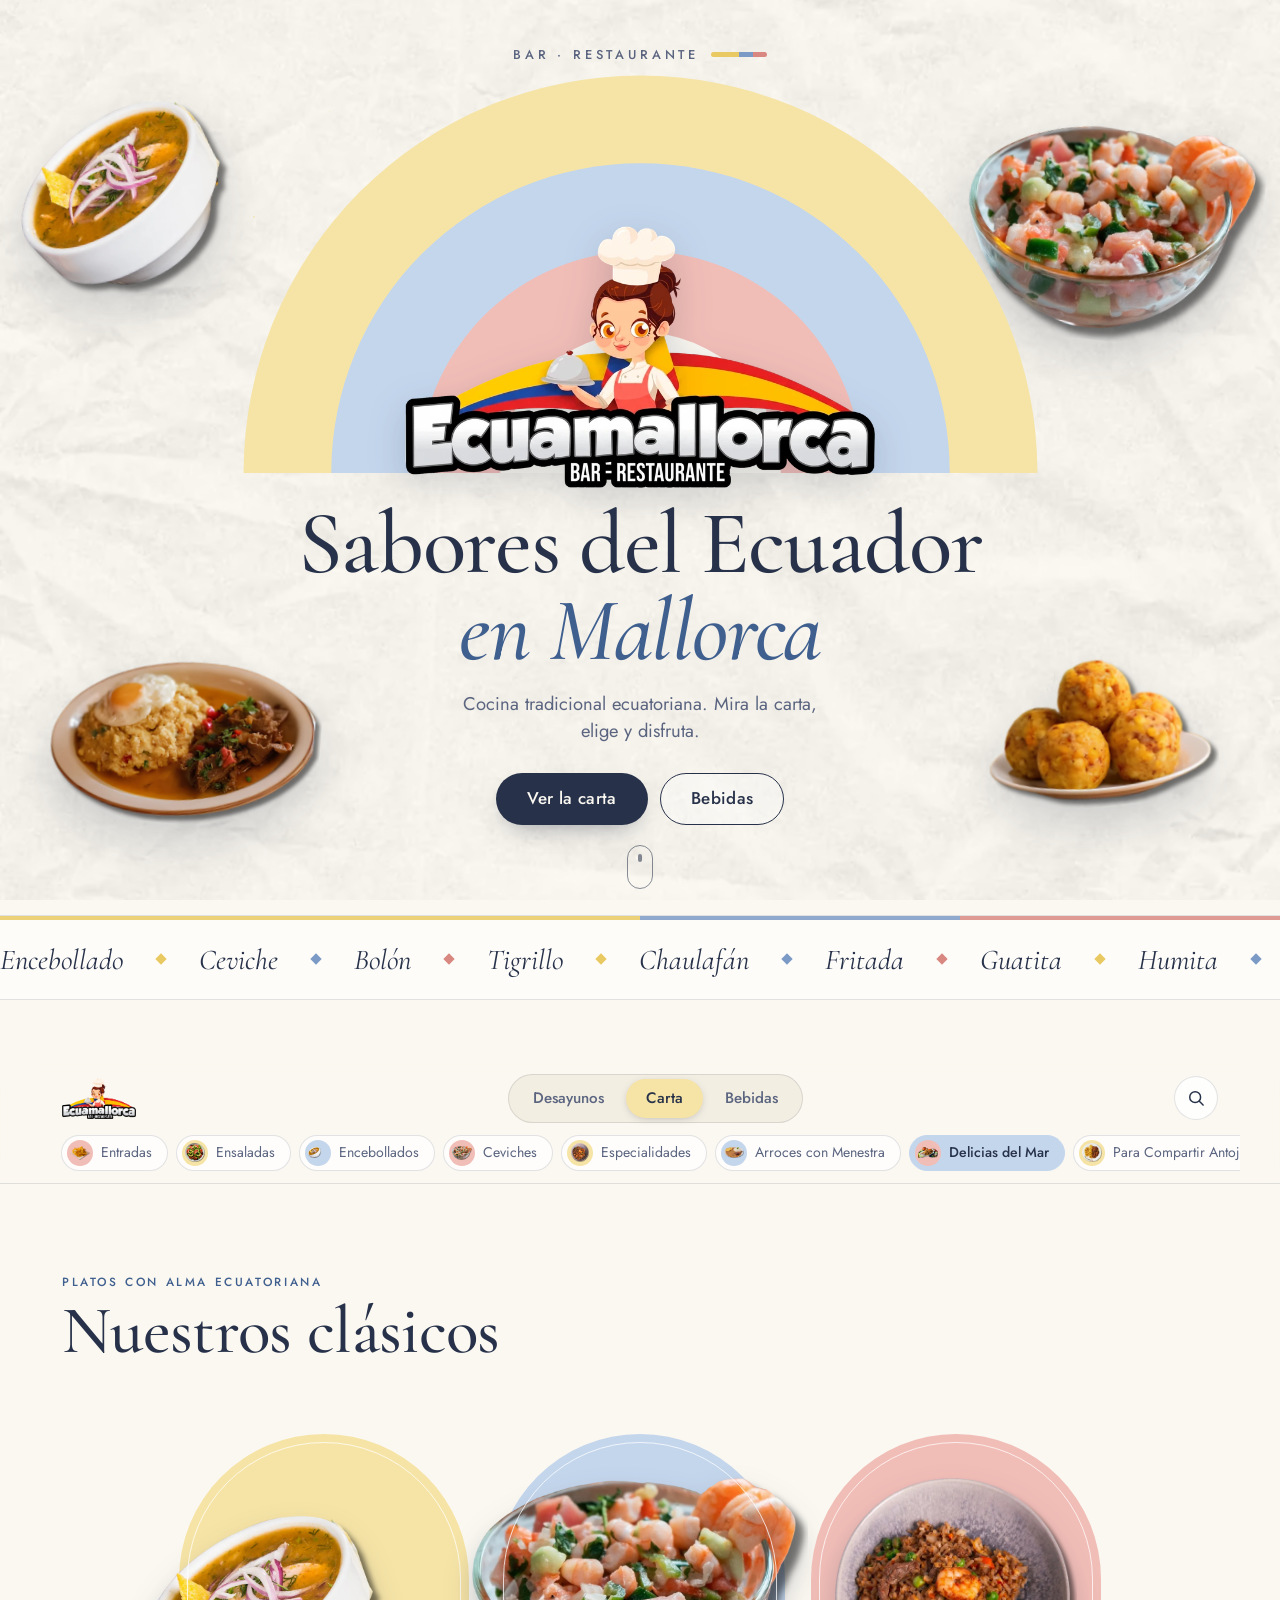
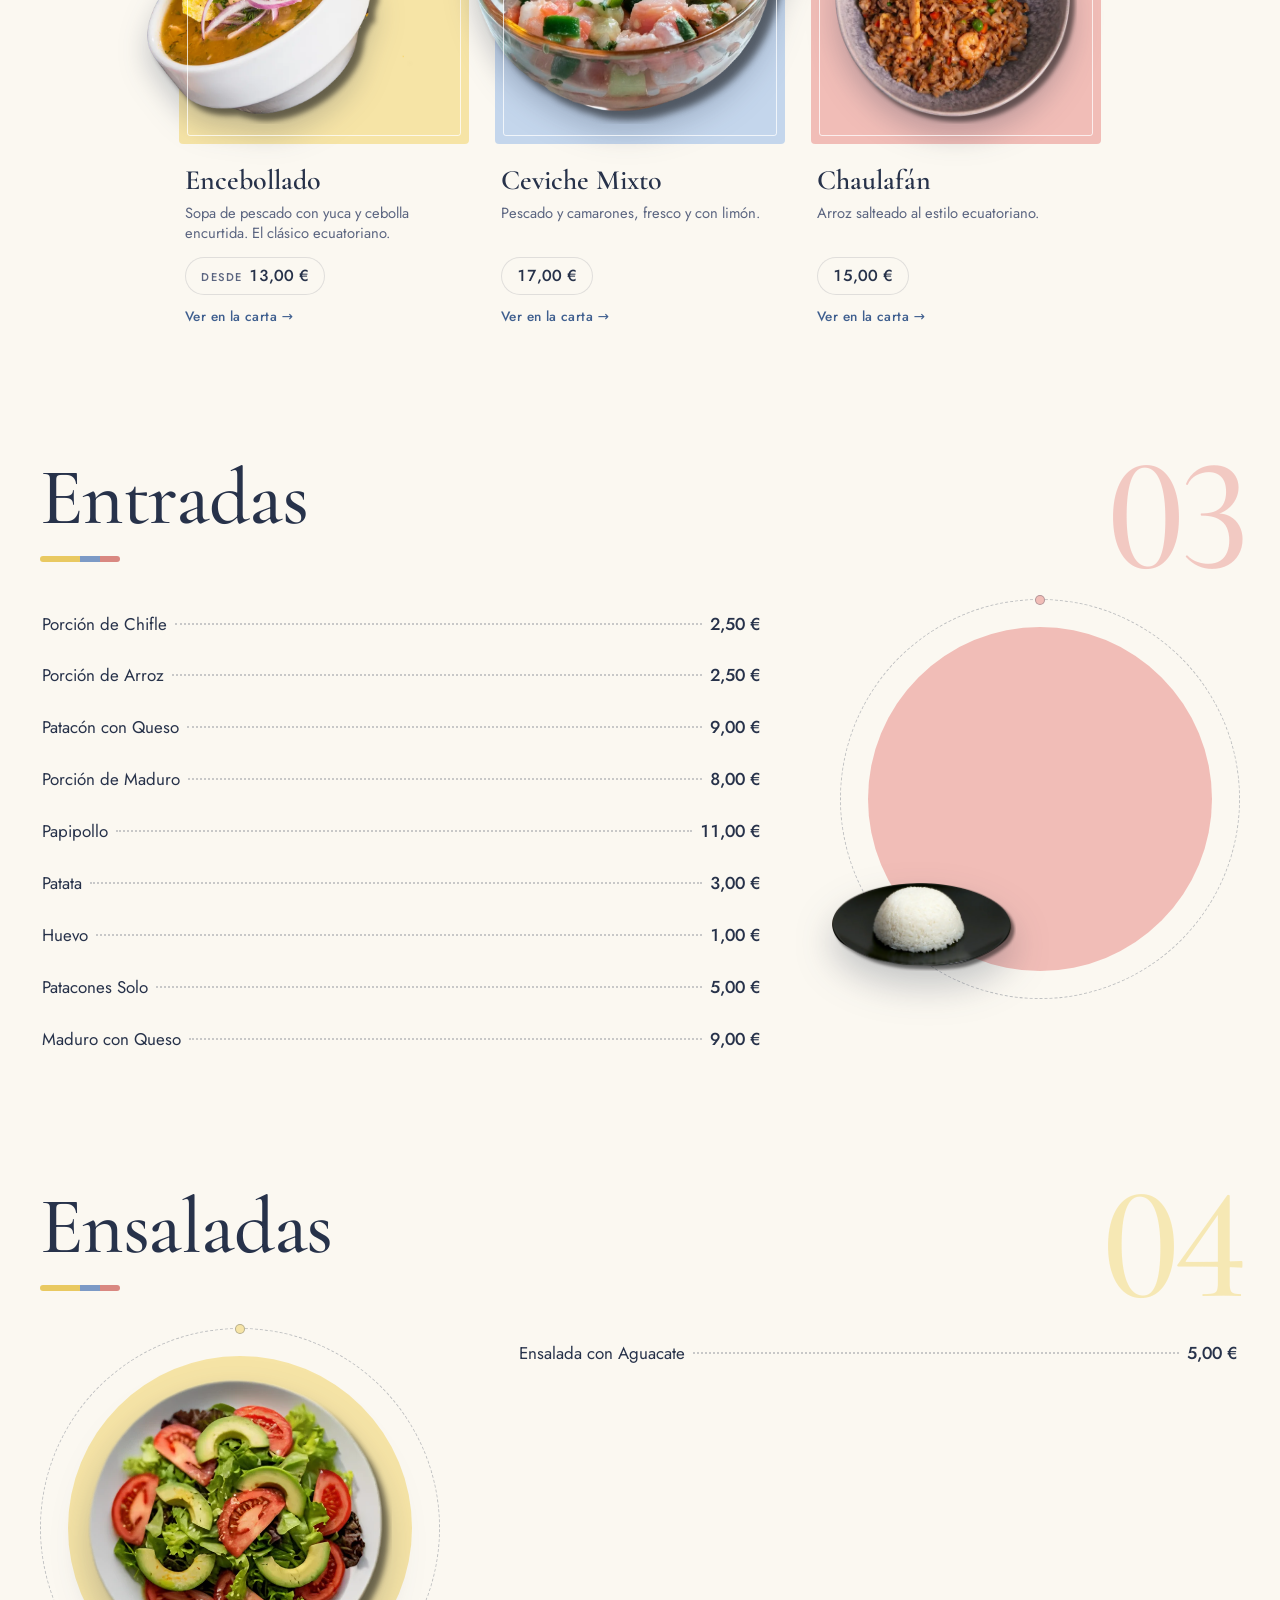
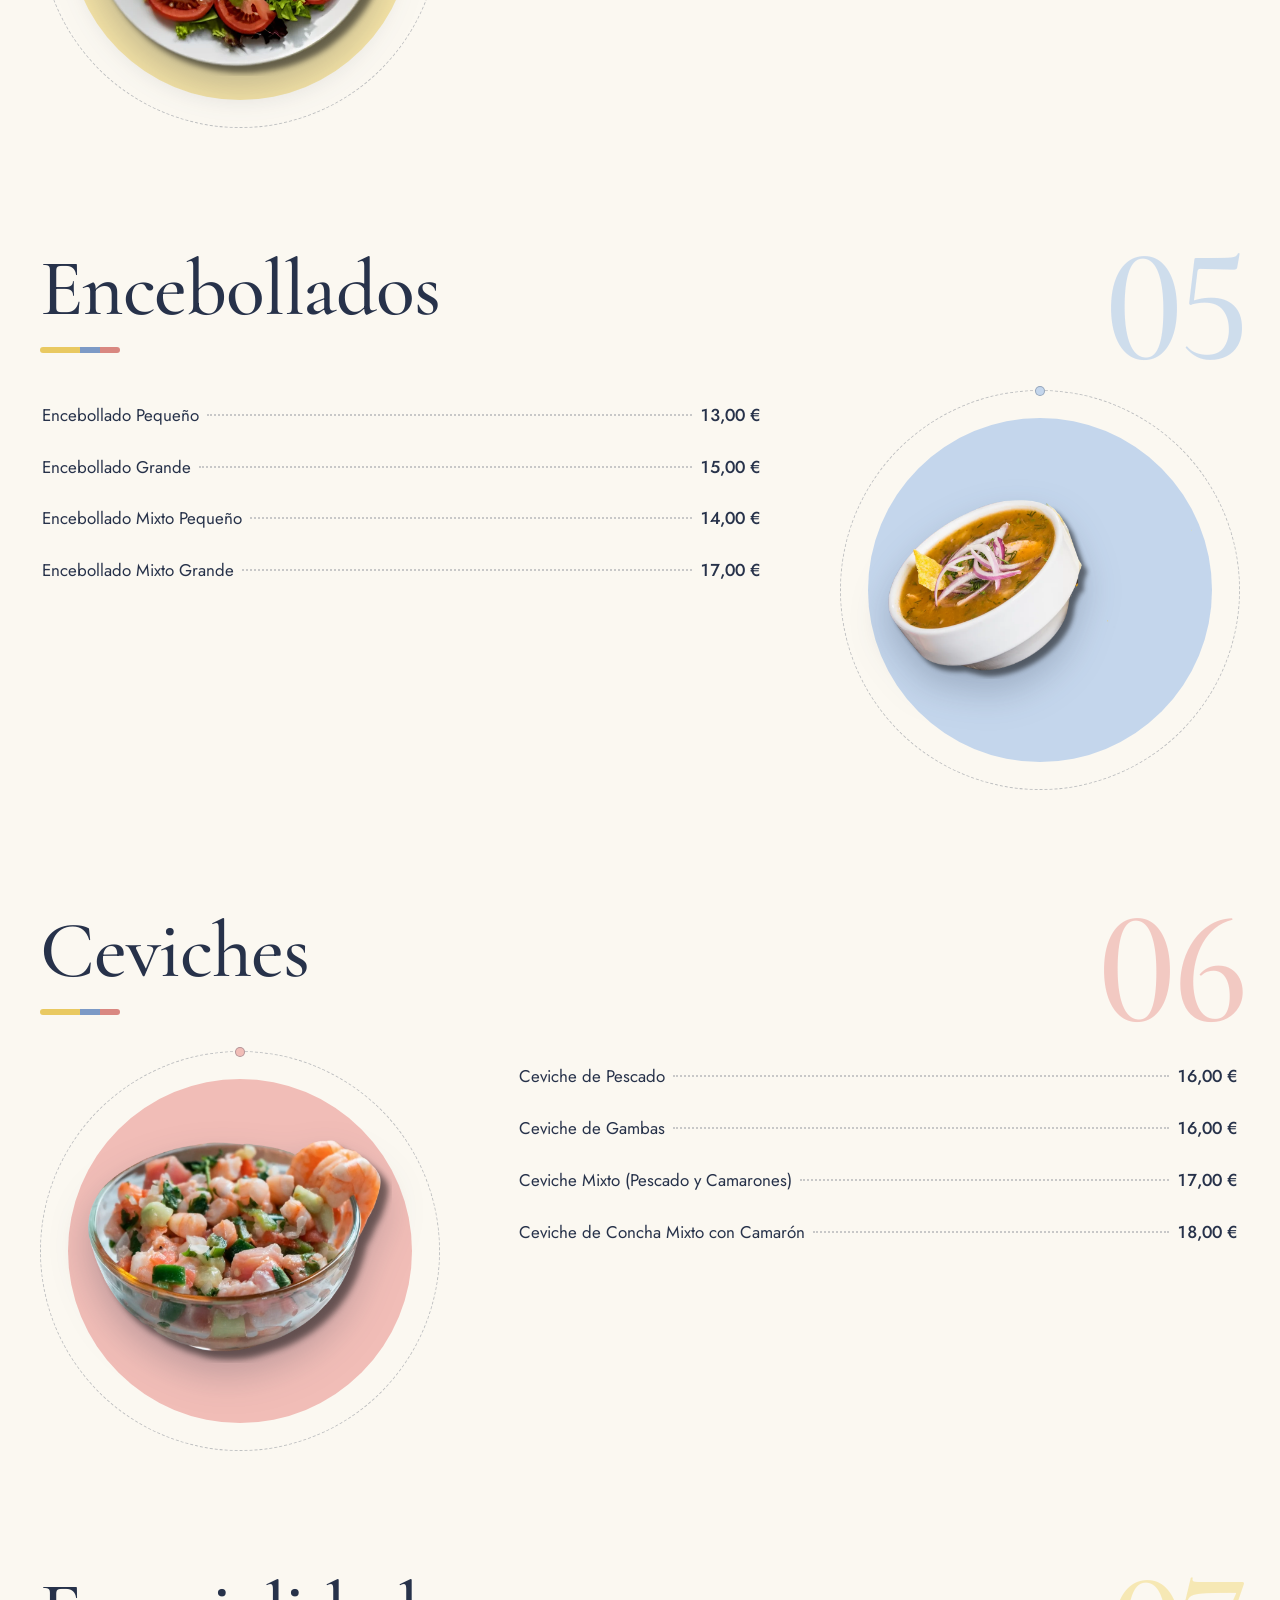
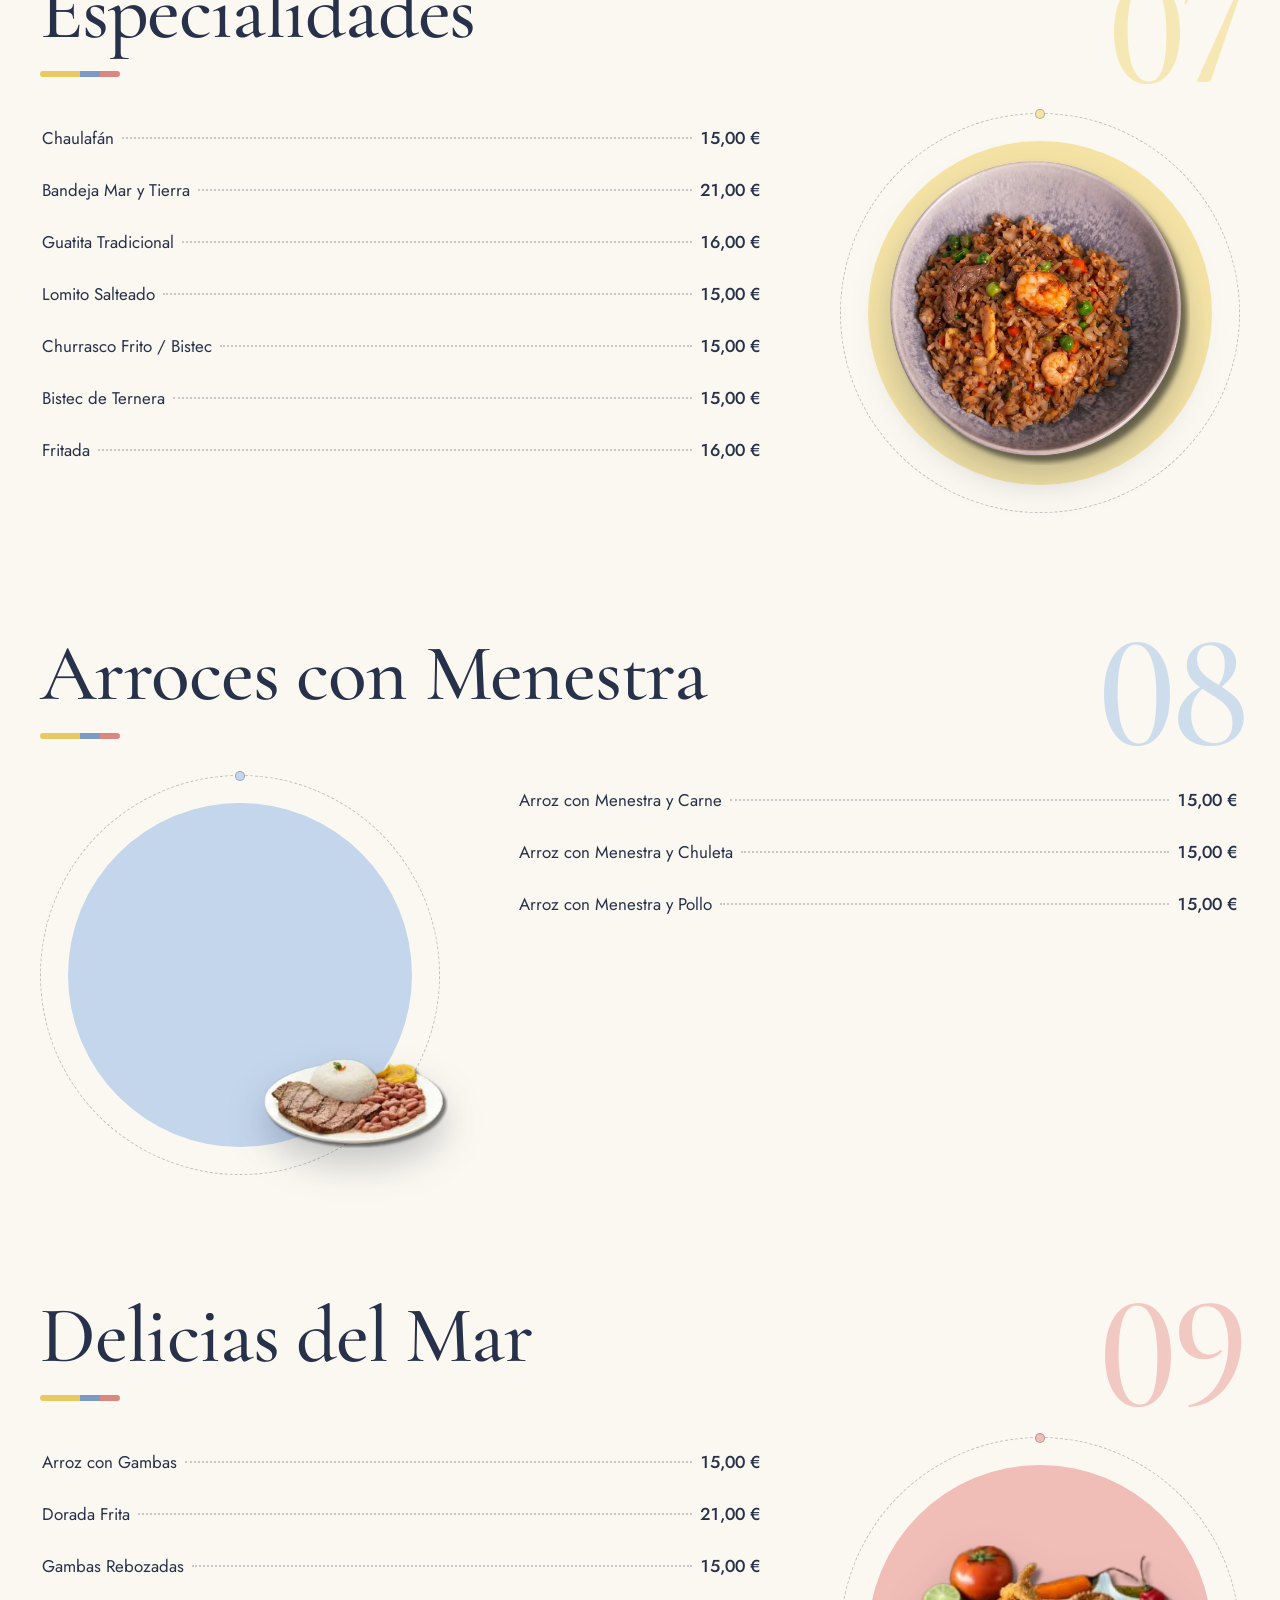
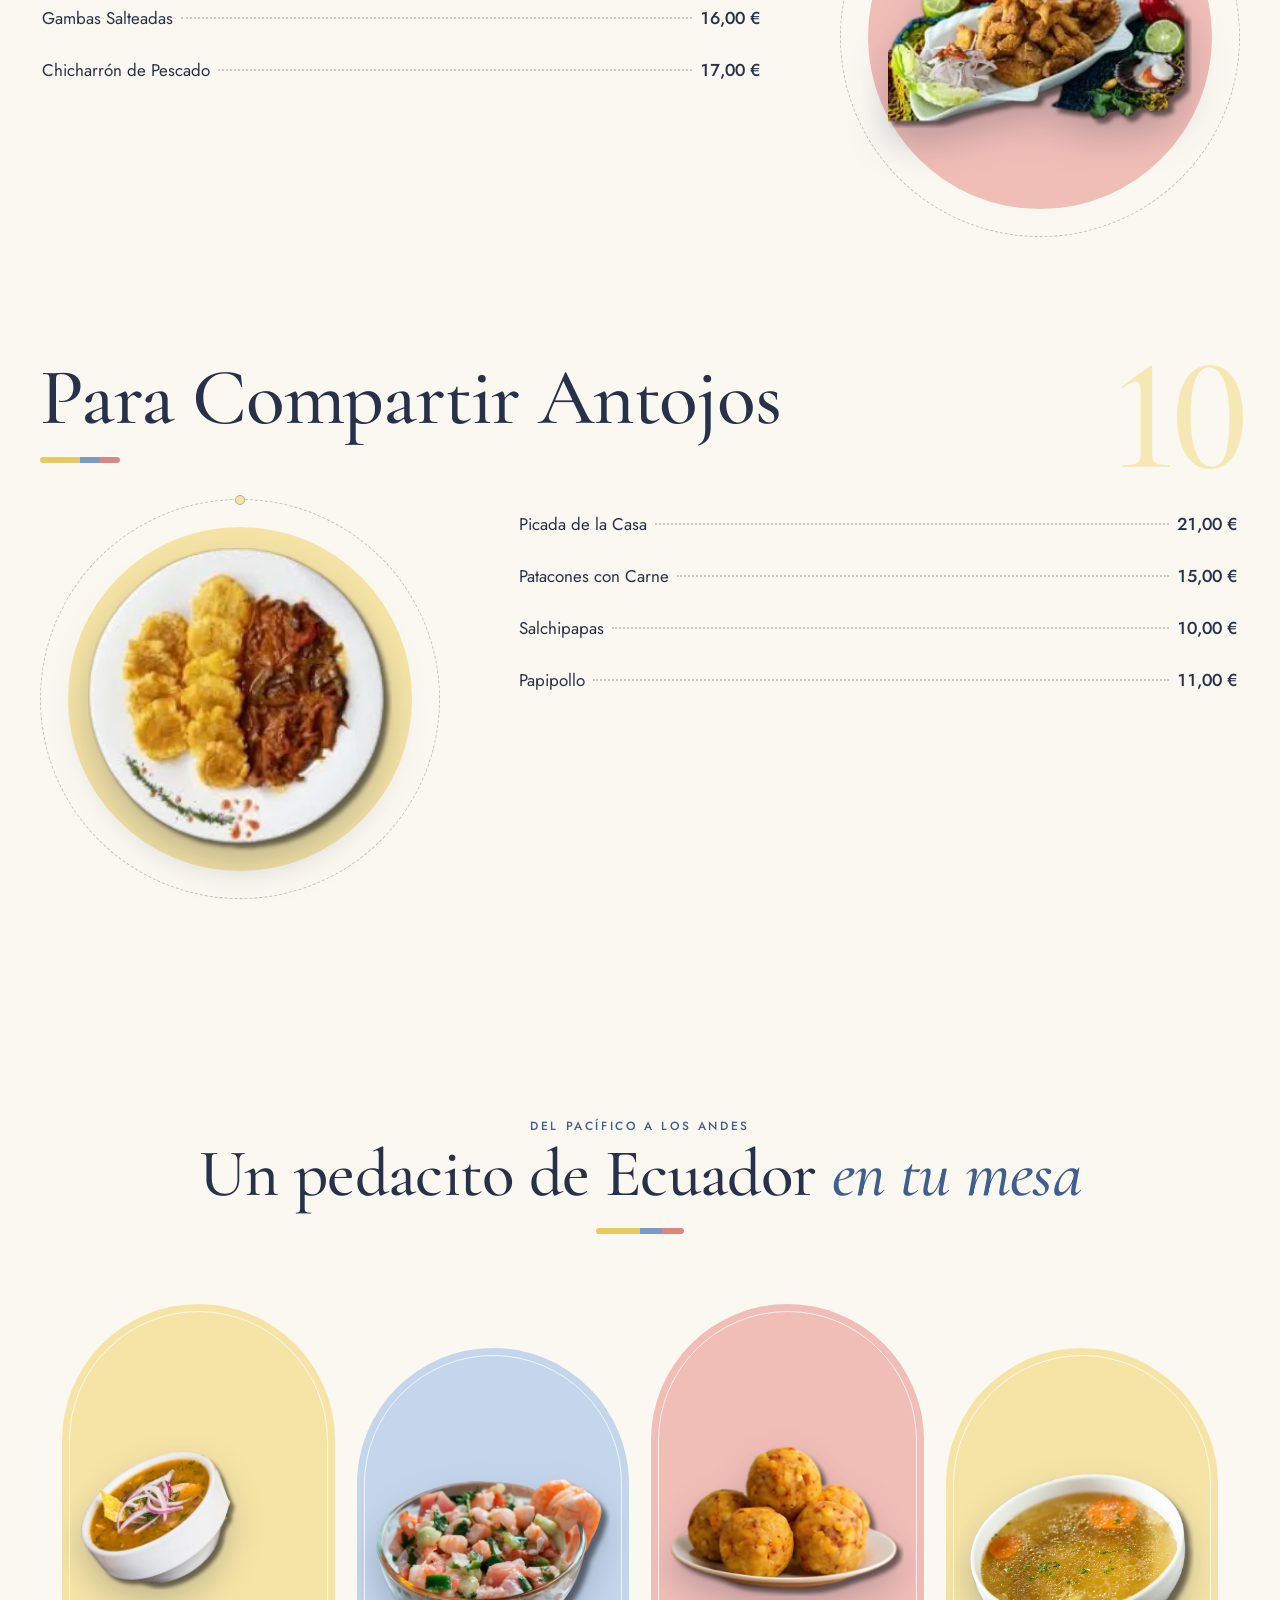
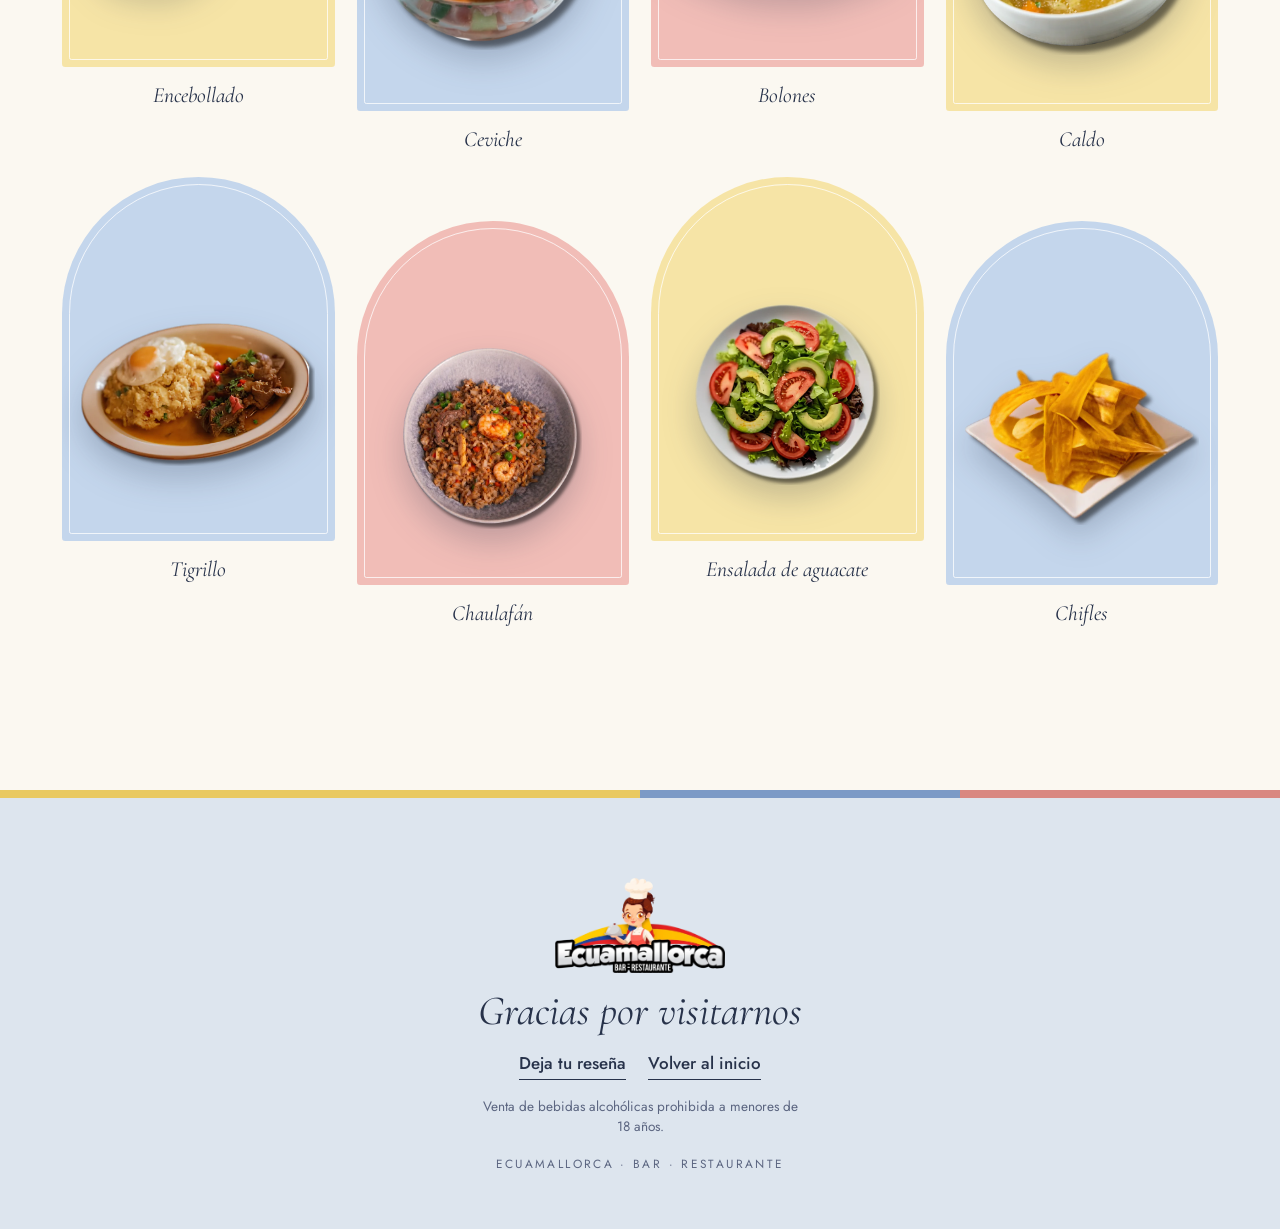
==== carta.html @ 92f7ef7d "Página de inicio con logo y botones Menú / Deja tu reseña; la carta pasa a carta.html Co-Authored-By" ====
<!DOCTYPE html>
<html lang="es">
<head>
<meta charset="utf-8">
<meta name="viewport" content="width=device-width, initial-scale=1, viewport-fit=cover">
<title>Ecuamallorca · Carta digital</title>
<meta name="description" content="Carta digital de Ecuamallorca Bar · Restaurante. Cocina tradicional ecuatoriana en Mallorca.">
<meta name="theme-color" content="#FBF8F1">
<link rel="icon" href="assets/logo.webp" type="image/webp">
<link rel="stylesheet" href="css/style.css">
<script>document.documentElement.classList.add('js')</script>
</head>
<body>
<a class="skip" href="#menu">Saltar a la carta</a>
<noscript><p style="padding:24px;text-align:center">Activa JavaScript para ver la carta.</p></noscript>

<div id="app">

<!-- PORTADA -->
<header class="hero" id="inicio">
  <div class="hero__dishes" id="heroDishes" aria-hidden="true"></div>
  <div class="hero__inner">
    <p class="eyebrow"><span data-bind="restaurant.kind"></span><i class="flag" aria-hidden="true"><b></b><b></b><b></b></i></p>
    <div class="hero__stage">
      <svg class="hero__arcs" viewBox="0 0 1000 500" aria-hidden="true" focusable="false">
        <circle cx="500" cy="500" r="498" class="arc arc--y"/>
        <circle cx="500" cy="500" r="388" class="arc arc--b"/>
        <circle cx="500" cy="500" r="278" class="arc arc--r"/>
        <circle cx="500" cy="500" r="176" class="arc arc--c"/>
      </svg>
      <img class="hero__logo" id="heroLogo" alt="" width="797" height="445" fetchpriority="high">
    </div>
    <h1 class="hero__title"><span data-bind="restaurant.tagline"></span> <em data-bind="restaurant.tagline2"></em></h1>
    <p class="hero__intro" data-bind="restaurant.intro"></p>
    <div class="hero__cta">
      <a class="btn btn--solid" href="#menu" data-go="carta">Ver la carta</a>
      <a class="btn btn--ghost" href="#bebidas" data-go="bebidas">Bebidas</a>
    </div>
  </div>
  <a class="hero__scroll" href="#menu" data-go="carta" aria-label="Ir a la carta"><span></span></a>
</header>

<!-- CINTA -->
<div class="ribbon" aria-hidden="true"><div class="ribbon__track" id="ribbon"></div></div>

<!-- ATAJOS (móvil) -->
<section class="picks" aria-labelledby="picksT">
  <div class="picks__head">
    <h2 id="picksT" class="picks__title">¿Qué te apetece?</h2>
    <p class="picks__sub">Toca una categoría</p>
  </div>
  <div class="picks__rail" id="picks"></div>
</section>

<main>
<!-- CARTA -->
<section class="carta" id="menu" aria-label="La carta">
  <nav class="bar" id="bar" aria-label="Categorías">
    <div class="bar__top">
      <a class="bar__logo" href="#inicio" aria-label="Volver arriba"><img id="barLogo" alt="" width="797" height="445"></a>
      <div class="tabs" id="tabs" role="group" aria-label="Secciones de la carta"></div>
      <button class="round bar__search" id="barSearch" type="button" aria-label="Buscar en la carta"><svg viewBox="0 0 24 24"><circle cx="11" cy="11" r="6.5"/><path d="M16 16l4.5 4.5"/></svg></button>
    </div>
    <div class="chips" id="chips"></div>
  </nav>

  <section class="strip" id="strip" hidden aria-labelledby="stripT">
    <div class="strip__head" data-reveal>
      <p class="kicker">Platos con alma ecuatoriana</p>
      <h2 id="stripT" class="h2">Nuestros clásicos</h2>
    </div>
    <div class="rail" id="rail" aria-label="Platos destacados"></div>
  </section>

  <div id="sections"></div>
</section>

<!-- GALERÍA -->
<section class="gallery" id="galeria" aria-labelledby="galT">
  <div class="wrap gallery__head" data-reveal>
    <p class="kicker">Del Pacífico a los Andes</p>
    <h2 id="galT" class="h2">Un pedacito de Ecuador <em>en tu mesa</em></h2>
    <i class="flag flag--lg" aria-hidden="true"><b></b><b></b><b></b></i>
  </div>
  <div class="wrap mosaic" id="mosaic"></div>
</section>
</main>

<!-- PIE -->
<footer class="foot" id="foot">
  <div class="foot__flag" aria-hidden="true"><b></b><b></b><b></b></div>
  <div class="wrap foot__in">
    <img id="footLogo" alt="" width="797" height="445" loading="lazy">
    <p class="foot__thanks">Gracias por visitarnos</p>
    <ul class="foot__links" id="footLinks"></ul>
    <p class="foot__note" id="footNote"></p>
    <p class="foot__copy"><span data-bind="restaurant.name"></span> · <span data-bind="restaurant.kind"></span></p>
  </div>
</footer>

<!-- BARRA INFERIOR (móvil) -->
<nav class="dock" id="dock" aria-label="Secciones de la carta">
  <div class="dock__tabs" id="dockTabs"><i class="dock__ind" aria-hidden="true"></i></div>
  <button class="dock__search" id="dockSearch" type="button" aria-label="Buscar en la carta"><svg viewBox="0 0 24 24"><circle cx="11" cy="11" r="6.5"/><path d="M16 16l4.5 4.5"/></svg></button>
</nav>

</div><!-- /#app -->

<!-- BUSCADOR -->
<div class="sheet" id="sheet" role="dialog" aria-modal="true" aria-label="Buscar en la carta" inert>
  <div class="sheet__top">
    <label class="sheet__field">
      <svg viewBox="0 0 24 24" aria-hidden="true"><circle cx="11" cy="11" r="6.5"/><path d="M16 16l4.5 4.5"/></svg>
      <span class="sr">Buscar plato o bebida</span>
      <input id="q" type="search" placeholder="Buscar plato o bebida…" autocomplete="off" autocapitalize="off" enterkeyhint="search">
      <button class="sheet__clear" id="qClear" type="button" aria-label="Borrar" hidden><svg viewBox="0 0 24 24"><path d="M6 6l12 12M18 6L6 18"/></svg></button>
    </label>
    <button class="sheet__close" id="sheetClose" type="button">Cerrar</button>
  </div>
  <div class="sheet__body" id="sheetBody" aria-live="polite"></div>
</div>

<script src="data/menu.js"></script>
<script src="js/app.js"></script>
</body>
</html>
---- css/style.css ----
/* ==========================================================================
   Carta digital · Ecuamallorca  —  MOBILE FIRST
   El cliente la abre desde la mesa, con una mano, en el móvil:
   · portada corta · navegación abajo (zona del pulgar) · zonas táctiles grandes
   · el escritorio (≥900px) es una adaptación, no el punto de partida.
   Colores: pastel tricolor sobre crema. Se cambian desde menu.js → theme.
   ========================================================================== */

@font-face{font-family:"Cormorant Garamond";font-style:normal;font-weight:400;font-display:swap;src:url(../assets/fonts/cormorant-garamond-latin-400-normal.woff2) format("woff2")}
@font-face{font-family:"Cormorant Garamond";font-style:normal;font-weight:500;font-display:swap;src:url(../assets/fonts/cormorant-garamond-latin-500-normal.woff2) format("woff2")}
@font-face{font-family:"Cormorant Garamond";font-style:normal;font-weight:600;font-display:swap;src:url(../assets/fonts/cormorant-garamond-latin-600-normal.woff2) format("woff2")}
@font-face{font-family:"Cormorant Garamond";font-style:italic;font-weight:400;font-display:swap;src:url(../assets/fonts/cormorant-garamond-latin-400-italic.woff2) format("woff2")}
@font-face{font-family:"Cormorant Garamond";font-style:italic;font-weight:500;font-display:swap;src:url(../assets/fonts/cormorant-garamond-latin-500-italic.woff2) format("woff2")}
@font-face{font-family:"Jost";font-style:normal;font-weight:100 900;font-display:swap;src:url(../assets/fonts/jost-latin-wght-normal.woff2) format("woff2")}

:root{
  --cream:#FBF8F1; --paper:#F3EEE2; --ink:#27324A; --ink-soft:#5B6580; --line:rgba(39,50,74,.13);
  --yellow:#F6E4A6; --yellow-2:#E9C961;
  --blue:#C4D6EC;   --blue-2:#7C9AC6;  --blue-3:#3F5F8F;
  --red:#F1BDB7;    --red-2:#D98881;
  --serif:"Cormorant Garamond","Cormorant",Georgia,"Times New Roman",serif;
  --sans:"Jost","Avenir Next","Segoe UI",system-ui,sans-serif;
  --ease:cubic-bezier(.2,.7,.2,1);
  --bar-h:56px; --dock-h:68px; --maxw:1200px;
  --safe-b:env(safe-area-inset-bottom,0px); --safe-t:env(safe-area-inset-top,0px);
}
*,*::before,*::after{box-sizing:border-box}
html{background:var(--cream);overscroll-behavior-x:none;scroll-behavior:smooth;-webkit-text-size-adjust:100%;-webkit-tap-highlight-color:transparent}
body{margin:0;font-family:var(--sans);font-size:17px;line-height:1.5;color:var(--ink);-webkit-font-smoothing:antialiased;text-rendering:optimizeLegibility;overflow-x:hidden;padding-bottom:calc(var(--dock-h) + 34px + var(--safe-b))}
body::before{content:"";position:fixed;inset:0;z-index:-1;background:url(../assets/paper.webp) center/cover;mix-blend-mode:multiply;opacity:.38;pointer-events:none}
img{display:block;max-width:100%;height:auto}
button{font:inherit;color:inherit;touch-action:manipulation}
a{color:inherit}
em{font-family:var(--serif);font-style:italic;font-weight:500}
.sr{position:absolute;width:1px;height:1px;overflow:hidden;clip:rect(0 0 0 0);white-space:nowrap}
.skip{position:absolute;left:12px;top:-60px;z-index:200;background:var(--ink);color:var(--cream);padding:10px 16px;border-radius:999px;text-decoration:none;transition:top .2s}
.skip:focus{top:12px}
:focus-visible{outline:2px solid var(--blue-3);outline-offset:3px;border-radius:8px}
.wrap{max-width:var(--maxw);margin:0 auto;padding:0 22px}
[data-tone=yellow]{--tone:var(--yellow)} [data-tone=blue]{--tone:var(--blue)} [data-tone=red]{--tone:var(--red)}

/* Bandera 2 : 1 : 1 (Ecuador) en pastel */
.flag{display:inline-flex;width:56px;height:5px;border-radius:99px;overflow:hidden;vertical-align:middle}
.flag b{display:block;height:100%}
.flag b:nth-child(1),.foot__flag b:nth-child(1){flex:2;background:var(--yellow-2)}
.flag b:nth-child(2),.foot__flag b:nth-child(2){flex:1;background:var(--blue-2)}
.flag b:nth-child(3),.foot__flag b:nth-child(3){flex:1;background:var(--red-2)}
.flag--lg{width:88px;height:6px;margin-top:18px}

.kicker{margin:0 0 6px;font-size:.74rem;font-weight:500;letter-spacing:.22em;text-transform:uppercase;color:var(--blue-3)}
.h2{margin:0;font-family:var(--serif);font-weight:500;font-size:clamp(2.1rem,8.4vw,2.6rem);line-height:1;letter-spacing:-.01em}
.round{flex:none;width:44px;height:44px;border-radius:50%;border:1px solid var(--line);background:rgba(255,255,255,.75);display:grid;place-items:center;cursor:pointer;transition:background .2s,transform .2s}
.round:hover{background:var(--yellow)}
svg{fill:none;stroke:currentColor;stroke-width:1.8;stroke-linecap:round;stroke-linejoin:round}
.round svg{width:20px;height:20px}
.btn{display:inline-flex;align-items:center;justify-content:center;min-height:52px;padding:0 30px;border-radius:999px;font-weight:500;letter-spacing:.02em;text-decoration:none;border:1px solid transparent;transition:transform .25s var(--ease),background .25s,box-shadow .25s}
.btn--solid{background:var(--ink);color:var(--cream);box-shadow:0 10px 26px -12px rgba(39,50,74,.55)}
.btn--ghost{border-color:var(--ink);background:rgba(255,255,255,.35)}

/* ============================== PORTADA (compacta en móvil) ============================== */
.hero{position:relative;padding:calc(var(--safe-t) + 20px) 16px 14px;text-align:center;overflow:hidden;isolation:isolate}
.hero::before{content:"";position:absolute;inset:0;z-index:-1;background:linear-gradient(rgba(246,228,166,.5),transparent 70%);background:radial-gradient(90% 62% at 50% 0%,color-mix(in srgb,var(--yellow) 62%,transparent),transparent 74%)}
.hero__inner{position:relative;z-index:2;max-width:430px;margin:0 auto}
.eyebrow{margin:0 0 8px;display:flex;align-items:center;justify-content:center;gap:12px;font-size:.7rem;font-weight:500;letter-spacing:.3em;text-transform:uppercase;color:var(--ink-soft)}
.hero__stage{position:relative;width:min(100%,370px);aspect-ratio:2/1;margin:0 auto;display:grid;place-items:end center}
.hero__arcs{position:absolute;inset:0;width:100%;height:100%;overflow:hidden;stroke:none;animation:rise 1s var(--ease) both}
.arc--y{fill:var(--yellow)} .arc--b{fill:var(--blue)} .arc--r{fill:var(--red)} .arc--c{fill:var(--cream)}
.hero__logo{position:relative;width:64%;margin-bottom:-2%;filter:drop-shadow(0 12px 18px rgba(39,50,74,.18));animation:logoIn .9s .12s var(--ease) both}
.hero__title{margin:16px 0 0;font-family:var(--serif);font-weight:500;font-size:clamp(2.2rem,10.2vw,2.7rem);line-height:.98;letter-spacing:-.015em;animation:fadeUp .8s .25s var(--ease) both}
.hero__title em{display:block;color:var(--blue-3)}
.hero__intro{margin:10px auto 0;max-width:29ch;color:var(--ink-soft);font-size:1rem;line-height:1.45;animation:fadeUp .8s .36s var(--ease) both}
.hero__cta,.hero__scroll{display:none}

.hero__dishes{position:absolute;inset:0;z-index:1;pointer-events:none}
.hd{position:absolute;width:var(--w)}
.hd img{width:100%;height:auto;filter:drop-shadow(0 12px 14px rgba(39,50,74,.22));transform:rotate(var(--r));animation:float var(--t) ease-in-out infinite,fadeIn .9s var(--dl) both}
.hd:nth-child(1){--w:104px;--r:-8deg;--t:7s;--dl:.4s;left:-26px;top:calc(var(--safe-t) + 44px)}
.hd:nth-child(2){--w:98px;--r:7deg;--t:8s;--dl:.55s;right:-24px;top:calc(var(--safe-t) + 74px)}
.hd:nth-child(n+3){display:none}

@keyframes rise{from{opacity:0;transform:scale(.92) translateY(24px)}to{opacity:1;transform:none}}
@keyframes logoIn{from{opacity:0;transform:translateY(24px) scale(.95)}to{opacity:1;transform:none}}
@keyframes fadeUp{from{opacity:0;transform:translateY(18px)}to{opacity:1;transform:none}}
@keyframes fadeIn{from{opacity:0}to{opacity:1}}
@keyframes float{0%,100%{translate:0 0}50%{translate:0 -10px}}
@keyframes scrollDot{0%{opacity:0;transform:translateY(0)}30%{opacity:1}100%{opacity:0;transform:translateY(16px)}}

/* ============================== CINTA ============================== */
.ribbon{position:relative;overflow:hidden;background:rgba(255,255,255,.55);border-block:1px solid var(--line);margin-top:6px}
.ribbon::before{content:"";position:absolute;left:0;right:0;top:0;height:3px;background:linear-gradient(90deg,var(--yellow-2) 0 50%,var(--blue-2) 50% 75%,var(--red-2) 75%);opacity:.85}
.ribbon__track{display:flex;align-items:center;width:max-content;padding:15px 0 12px;animation:slide 44s linear infinite}
.ribbon__track span{display:flex;align-items:center;font-family:var(--serif);font-style:italic;font-size:1.25rem;white-space:nowrap}
.ribbon__track span::after{content:"";width:7px;height:7px;margin:0 20px;background:var(--yellow-2);transform:rotate(45deg)}
.ribbon__track span:nth-child(3n+2)::after{background:var(--blue-2)}
.ribbon__track span:nth-child(3n)::after{background:var(--red-2)}
@keyframes slide{to{transform:translateX(-50%)}}

/* ============================== ATAJOS: ¿Qué te apetece? ============================== */
.picks{padding:30px 0 4px}
.picks__head{padding:0 20px}
.picks__title{margin:0;font-family:var(--serif);font-weight:500;font-size:2rem;line-height:1.05}
.picks__sub{margin:5px 0 0;color:var(--ink-soft);font-size:.95rem}
.picks__rail{display:flex;gap:12px;overflow-x:auto;scroll-snap-type:x proximity;padding:18px 20px 14px;scrollbar-width:none;-webkit-overflow-scrolling:touch}
.picks__rail::-webkit-scrollbar{display:none}
.pick{flex:none;width:92px;display:flex;flex-direction:column;align-items:center;gap:9px;padding:0;border:0;background:none;cursor:pointer;scroll-snap-align:start}
.pick__disc{position:relative;width:88px;height:88px;border-radius:50%;background:var(--tone);display:grid;place-items:center;transition:transform .25s var(--ease)}
.pick__disc::after{content:"";position:absolute;inset:5px;border-radius:50%;border:1px solid rgba(255,255,255,.8)}
.pick__disc img{width:70%;height:70%;object-fit:contain;position:relative;z-index:1}
.pick__name{font-size:.83rem;font-weight:500;line-height:1.15;text-align:center;color:var(--ink)}
.pick:active .pick__disc{transform:scale(.92)}

/* ============================== BARRA DE CATEGORÍAS ============================== */
.carta{padding-top:6px}
.bar{position:fixed;z-index:40;top:0;left:0;right:0;padding-top:var(--safe-t);background:rgba(251,248,241,.97);border-bottom:1px solid var(--line);box-shadow:0 8px 24px -16px rgba(39,50,74,.4);transform:translateY(-104%);transition:transform .38s var(--ease)}
.bar.is-on{transform:none}
.bar__top{display:none}
.chips{display:flex;gap:8px;overflow-x:auto;padding:9px 14px;scrollbar-width:none;-webkit-overflow-scrolling:touch}
.chips::-webkit-scrollbar{display:none}
.chip{flex:none;display:flex;align-items:center;gap:8px;height:40px;padding:0 15px 0 5px;border-radius:999px;border:1px solid var(--line);background:rgba(255,255,255,.7);font-size:.9rem;font-weight:400;color:var(--ink-soft);cursor:pointer;white-space:nowrap;transition:background .25s,border-color .25s,color .25s}
.chip__ph{width:30px;height:30px;border-radius:50%;background:var(--tone);display:grid;place-items:center;flex:none}
.chip__ph img{width:74%;height:74%;object-fit:contain}
.chip[aria-current=true]{background:var(--ink);border-color:var(--ink);color:var(--cream);font-weight:500}

/* ============================== CLÁSICOS ============================== */
.strip{padding:22px 0 2px}
.strip__head{padding:0 20px}
.rail{display:flex;gap:14px;overflow-x:auto;scroll-snap-type:x mandatory;scroll-padding-inline:20px;padding:46px 20px 10px;scrollbar-width:none;-webkit-overflow-scrolling:touch;overscroll-behavior-x:contain}
.rail::-webkit-scrollbar{display:none}
.card{flex:0 0 172px;scroll-snap-align:start;display:flex;flex-direction:column;text-align:left;text-decoration:none;color:inherit;-webkit-user-select:none;user-select:none}
.card__arch{position:relative;height:140px;border-radius:999px 999px 28px 28px;background:var(--tone)}
.card__arch::after{content:"";position:absolute;inset:8px;border-radius:999px 999px 21px 21px;border:1px solid rgba(255,255,255,.75);pointer-events:none}
.card__arch img{position:absolute;left:50%;bottom:12px;width:128%;max-width:none;height:auto;max-height:calc(100% - 38px);object-fit:contain;transform:translateX(-50%);filter:drop-shadow(0 16px 14px rgba(39,50,74,.25));transition:transform .5s var(--ease)}
.card:active .card__arch img{transform:translateX(-50%) scale(.97)}
.card__body{padding:12px 4px 0}
.card__name{margin:0 0 8px;font-family:var(--serif);font-weight:600;font-size:1.32rem;line-height:1.05}
.card__desc{display:none;margin:7px 0 12px;color:var(--ink-soft);font-size:.92rem;line-height:1.4}
.card__price{display:inline-flex;align-items:baseline;gap:6px;padding:4px 12px;font-size:.95rem;border-radius:99px;background:var(--cream);border:1px solid var(--line);font-weight:500;font-variant-numeric:lining-nums tabular-nums}
.card__price small{font-size:.7rem;letter-spacing:.14em;text-transform:uppercase;color:var(--ink-soft)}
.card__go{display:none;margin-top:11px;font-size:.85rem;font-weight:500;color:var(--blue-3);letter-spacing:.03em}
.card__go::after{content:" →"}

/* ============================== CATEGORÍAS (cabecera tipo tarjeta) ============================== */
#sections.swap-l{animation:swapL .38s var(--ease)}
#sections.swap-r{animation:swapR .38s var(--ease)}
@keyframes swapL{from{opacity:0;transform:translateX(34px)}to{opacity:1;transform:none}}
@keyframes swapR{from{opacity:0;transform:translateX(-34px)}to{opacity:1;transform:none}}

.cat{position:relative;padding:44px 16px 0;scroll-margin-top:calc(var(--bar-h) + 10px)}
.cat[hidden]{display:none}
.cat__in{position:relative;max-width:var(--maxw);margin:0 auto;--sw:130px;--sh:130px;--ar:1;--stage-w:min(var(--sw),40vw)}
.cat__in.is-duo{--stage-w:min(var(--sw),48vw)}
.cat__head{position:relative;min-height:calc(var(--sh) - 10px);padding:18px calc(var(--stage-w) + 14px) 18px 22px;border-radius:28px;background:var(--tone);display:flex;flex-direction:column;justify-content:center;align-items:flex-start}
.cat__head::after{content:"";position:absolute;inset:7px;border-radius:22px;border:1px solid rgba(255,255,255,.72);pointer-events:none}
.cat__num{display:none}
.cat__head .kicker{color:var(--ink-soft)}
.cat__title{margin:0;font-family:var(--serif);font-weight:500;font-size:clamp(1.5rem,7vw,2rem);line-height:1;letter-spacing:-.01em;text-wrap:balance}
.cat__count{margin:7px 0 0;font-size:.8rem;letter-spacing:.05em;color:var(--ink-soft)}
.cat__head .flag{margin-top:11px;width:44px;height:4px}

.cat__stage{position:absolute;z-index:2;right:12px;top:-20px;width:var(--stage-w);aspect-ratio:var(--ar);pointer-events:none}
.stage__disc,.stage__ring{display:none}
.stage__main,.stage__sub{position:absolute}
.stage__main{inset:0}
.cat__in.is-duo .stage__main{left:auto;right:0;width:66%}
.stage__sub{left:0;bottom:-6px;width:56%;height:62%}
.stage__main img,.stage__sub img{position:absolute;inset:0;margin:auto;max-width:100%;max-height:100%;height:auto;object-fit:contain}
.cat__stage.in .stage__main img,.cat__stage.in .stage__sub img{animation:pop .8s var(--ease) both}
.cat__stage.in .stage__sub img{animation-delay:.12s}
@keyframes pop{from{opacity:0;transform:translateY(20px) scale(.92) rotate(-3deg)}to{opacity:1;transform:none}}

.cat__list{padding:10px 2px 0}
.items{list-style:none;margin:0;padding:0}
.item{display:flex;align-items:baseline;gap:8px;min-height:56px;padding:14px 10px;margin:0 -10px;border-radius:16px;transition:background .25s}
.item:active{background:rgba(246,228,166,.45);background:color-mix(in srgb,var(--yellow) 45%,transparent)}
.item[hidden]{display:none}
.item__name{font-size:1.06rem;line-height:1.3;min-width:0;text-wrap:pretty}
.item__note{display:block;font-size:.85rem;color:var(--ink-soft);margin-top:2px}
.item__dots{flex:1;min-width:14px;border-bottom:2px dotted rgba(39,50,74,.24);transform:translateY(-5px)}
.item__price{font-weight:600;font-size:1.08rem;font-variant-numeric:lining-nums tabular-nums;white-space:nowrap}
.item.flash{animation:flash 2s ease-out}
@keyframes flash{0%,35%{background:var(--yellow);box-shadow:0 0 0 6px var(--yellow)}100%{background:transparent;box-shadow:0 0 0 6px transparent}}
mark{background:var(--yellow);color:inherit;border-radius:4px;padding:0 2px}

/* ============================== GALERÍA ============================== */
.gallery{padding:72px 0 30px}
.gallery__head{text-align:center}
.gallery__head .h2 em{color:var(--blue-3)}
.mosaic{display:grid;grid-template-columns:repeat(2,1fr);gap:14px;margin-top:34px}
.tile{margin:0;text-align:center}
.tile__frame{position:relative;aspect-ratio:3/4;border-radius:999px 999px 24px 24px;background:var(--tone);display:grid;place-items:center;padding-top:26%;overflow:hidden}
.tile__frame::after{content:"";position:absolute;inset:7px;border-radius:999px 999px 18px 18px;border:1px solid rgba(255,255,255,.75);pointer-events:none}
.tile__frame img{width:86%;max-height:62%;object-fit:contain;filter:drop-shadow(0 14px 12px rgba(39,50,74,.25))}
.tile--photo .tile__frame{padding-top:0}
.tile--photo .tile__frame img{width:100%;height:100%;max-height:none;object-fit:cover;filter:none}
.tile figcaption{margin-top:12px;font-family:var(--serif);font-style:italic;font-size:1.25rem}

/* ============================== PIE ============================== */
.foot{background:#DEE7F3;background:color-mix(in srgb,var(--blue) 55%,var(--cream));margin-top:20px}
.foot__flag{display:flex;height:8px}
.foot__in{display:flex;flex-direction:column;align-items:center;text-align:center;padding-top:44px;padding-bottom:34px}
.foot__in img{width:150px}
.foot__thanks{margin:16px 0 0;font-family:var(--serif);font-style:italic;font-size:2rem;line-height:1.1}
.foot__links{list-style:none;margin:16px 0 0;padding:0;display:flex;flex-direction:column;gap:10px;align-items:center}
.foot__links a,.foot__links span{font-weight:500;text-decoration:none;border-bottom:1px solid var(--ink);padding:4px 0}
.foot__note{margin:20px 0 0;max-width:40ch;font-size:.85rem;color:var(--ink-soft)}
.foot__copy{margin:18px 0 0;font-size:.74rem;letter-spacing:.2em;text-transform:uppercase;color:var(--ink-soft)}

/* ============================== BARRA INFERIOR (dock) ============================== */
.dock{position:fixed;z-index:50;left:12px;right:12px;max-width:560px;margin-inline:auto;bottom:calc(10px + var(--safe-b));display:flex;gap:10px;align-items:stretch}
.dock__tabs{--i:1;position:relative;flex:1;display:grid;grid-template-columns:repeat(3,1fr);padding:6px;border-radius:26px;background:rgba(251,248,241,.96);border:1px solid var(--line);box-shadow:0 16px 36px -14px rgba(39,50,74,.45),0 2px 6px rgba(39,50,74,.06)}
.dock__ind{position:absolute;top:6px;bottom:6px;left:6px;width:calc((100% - 12px)/3);border-radius:20px;background:var(--yellow);transform:translateX(calc(var(--i)*100%));transition:transform .5s var(--ease);box-shadow:0 4px 12px -6px rgba(39,50,74,.35)}
.dock__tab{position:relative;z-index:1;display:flex;flex-direction:column;align-items:center;justify-content:center;gap:3px;min-height:54px;border:0;background:none;padding:6px 2px;font-size:.74rem;font-weight:500;letter-spacing:.01em;color:var(--ink-soft);cursor:pointer;transition:color .25s}
.dock__tab svg{width:23px;height:23px}
.dock__tab[aria-pressed=true]{color:var(--ink)}
.dock__search{flex:none;width:66px;border:0;border-radius:26px;background:var(--ink);color:var(--cream);display:grid;place-items:center;cursor:pointer;box-shadow:0 16px 36px -14px rgba(39,50,74,.6);transition:transform .2s var(--ease)}
.dock__search svg{width:25px;height:25px}
.dock__search:active{transform:scale(.94)}

/* ============================== BUSCADOR (hoja a pantalla completa) ============================== */
.sheet{position:fixed;inset:0;z-index:100;display:flex;flex-direction:column;height:100vh;height:100dvh;background:var(--cream);transform:translateY(102%);visibility:hidden;transition:transform .45s var(--ease),visibility 0s .45s}
.sheet::before{content:"";position:absolute;inset:0;z-index:-1;background:url(../assets/paper.webp) center/cover;mix-blend-mode:multiply;opacity:.38;pointer-events:none}
.sheet.is-open{transform:none;visibility:visible;transition:transform .45s var(--ease)}
.sheet__top{display:flex;align-items:center;gap:2px;padding:calc(var(--safe-t) + 12px) 8px 10px 14px}
.sheet__field{flex:1;min-width:0;display:flex;align-items:center;gap:10px;height:52px;padding:0 6px 0 16px;border-radius:18px;background:rgba(255,255,255,.92);border:1.5px solid var(--blue-2)}
.sheet__field svg{flex:none;width:21px;height:21px;color:var(--ink-soft)}
.sheet__field input{flex:1;min-width:0;height:100%;border:0;background:none;font:inherit;font-size:1.05rem;color:var(--ink);outline:none;-webkit-appearance:none;appearance:none}
.sheet__field input::-webkit-search-cancel-button{display:none}
.sheet__field:focus-within{border-color:var(--blue-3);box-shadow:0 0 0 4px color-mix(in srgb,var(--blue) 60%,transparent)}
.sheet__clear{flex:none;width:40px;height:40px;border:0;border-radius:50%;background:var(--paper);display:grid;place-items:center;cursor:pointer}
.sheet__clear svg{width:16px;height:16px;color:var(--ink)}
.sheet__close{flex:none;border:0;background:none;padding:12px 10px;font-weight:500;color:var(--blue-3);cursor:pointer}
.sheet__body{flex:1;overflow-y:auto;overscroll-behavior:contain;padding:8px 18px calc(30px + var(--safe-b));-webkit-overflow-scrolling:touch}
.sheet__label{margin:18px 0 10px;font-size:.74rem;font-weight:500;letter-spacing:.2em;text-transform:uppercase;color:var(--blue-3)}
.hints{display:flex;flex-wrap:wrap;gap:10px}
.hint{border:1px solid var(--line);background:rgba(255,255,255,.8);border-radius:999px;padding:11px 18px;font-size:1rem;cursor:pointer}
.hint:active{background:var(--yellow)}
.res-group{margin:6px 0 0}
.res-group h3{margin:20px 0 4px;font-family:var(--serif);font-weight:500;font-size:1.5rem}
.res{display:flex;align-items:baseline;gap:12px;width:100%;min-height:56px;padding:14px 4px;border:0;border-bottom:1px solid var(--line);background:none;text-align:left;cursor:pointer}
.res:active{background:rgba(246,228,166,.45);background:color-mix(in srgb,var(--yellow) 45%,transparent)}
.res__name{flex:1;min-width:0;font-size:1.06rem}
.res__price{font-weight:600;font-variant-numeric:lining-nums tabular-nums;white-space:nowrap}
.sheet__empty{margin:36px 0 0;text-align:center;font-family:var(--serif);font-size:1.6rem;color:var(--ink-soft);line-height:1.2}

/* ============================== REVEAL ============================== */
.js [data-reveal]{opacity:0;transform:translateY(20px);transition:opacity .7s var(--ease),transform .7s var(--ease);transition-delay:var(--d,0ms)}
.js [data-reveal].in{opacity:1;transform:none}
.js .cat__stage:not(.in) img{opacity:0}
.js .item[data-reveal]{opacity:1;transform:none;transition:none}  /* en móvil los platos no se animan: se ven al instante */

@media (max-width:359px){
  .dock__tab{font-size:.68rem}
  .dock__search{width:58px}
}
@media (max-height:700px) and (max-width:899px){
  .hero__intro{display:none}
}

/* ============================== TABLET ============================== */
@media (min-width:700px) and (max-width:899px){
  .hero__stage{width:min(100%,480px)}
  .hd:nth-child(1){--w:150px;left:2%}
  .hd:nth-child(2){--w:140px;right:2%}
  .cat{padding-inline:max(22px,6vw)}
  .mosaic{grid-template-columns:repeat(4,1fr)}
}

/* ============================== ESCRITORIO ============================== */
@media (min-width:900px){
  body{font-size:17px;padding-bottom:0}
  .dock{display:none}
  .picks{display:none}
  .round:hover{transform:translateY(-1px)}
  .h2{font-size:clamp(2.4rem,5.4vw,4.2rem)}

  /* Portada a pantalla completa */
  .hero{min-height:100svh;display:grid;place-items:center;padding:clamp(28px,5vh,60px) 20px 90px}
  .hero::before{background:none}
  .hero__inner{max-width:880px;display:flex;flex-direction:column;align-items:center}
  .eyebrow{font-size:.8rem;margin-bottom:10px}
  .hero__stage{width:min(100%,820px)}
  .hero__logo{width:min(62%,470px)}
  .hero__title{margin-top:clamp(14px,3vh,30px);font-size:clamp(2.5rem,7.4vw,5.6rem)}
  .hero__intro{max-width:34ch;font-size:1.15rem;margin-top:16px}
  .hero__cta{display:flex;flex-wrap:wrap;gap:12px;justify-content:center;margin-top:28px;animation:fadeUp .8s .5s var(--ease) both}
  .btn--solid:hover{transform:translateY(-2px)}
  .btn--ghost:hover{background:var(--blue);border-color:var(--blue);transform:translateY(-2px)}
  .hero__scroll{display:block;position:absolute;z-index:3;left:50%;bottom:26px;transform:translateX(-50%);width:26px;height:44px;border:1.5px solid var(--ink);border-radius:99px;opacity:.55}
  .hero__scroll span{position:absolute;left:50%;top:8px;width:4px;height:8px;margin-left:-2px;border-radius:4px;background:var(--ink);animation:scrollDot 1.8s infinite}
  .hd{transform:translate3d(calc(var(--mx,0)*var(--depth)*1px),calc(var(--my,0)*var(--depth)*1px),0);transition:transform .5s var(--ease)}
  .hd img{filter:drop-shadow(0 22px 26px rgba(39,50,74,.22))}
  .hd:nth-child(1){--w:clamp(150px,25vw,360px);--r:-7deg;--depth:-18;left:clamp(-40px,1.5vw,40px);top:clamp(70px,11vh,150px);right:auto}
  .hd:nth-child(2){--w:clamp(140px,23vw,330px);--r:6deg;--depth:14;right:clamp(-40px,1.5vw,40px);top:clamp(60px,14vh,190px);left:auto}
  .hd:nth-child(3){display:block;--w:clamp(130px,21vw,300px);--r:5deg;--t:9s;--dl:.8s;--depth:22;left:clamp(-20px,4vw,90px);bottom:clamp(70px,10vh,130px)}
  .hd:nth-child(4){display:block;--w:clamp(120px,18vw,260px);--r:-6deg;--t:7.5s;--dl:.95s;--depth:-12;right:clamp(0px,5vw,110px);bottom:clamp(80px,12vh,150px)}

  .ribbon{margin-top:0}
  .ribbon::before{height:4px}
  .ribbon__track{padding:22px 0 18px}
  .ribbon__track span{font-size:clamp(1.3rem,2.6vw,1.8rem)}
  .ribbon__track span::after{width:8px;height:8px;margin:0 clamp(18px,3vw,34px)}

  /* Barra superior sticky */
  .carta{padding-top:clamp(40px,5vw,70px);padding-bottom:clamp(40px,6vw,80px)}
  .bar{position:sticky;top:0;transform:none;padding-top:0;background:rgba(251,248,241,.9);background:color-mix(in srgb,var(--cream) 88%,transparent);-webkit-backdrop-filter:blur(16px) saturate(1.2);backdrop-filter:blur(16px) saturate(1.2);box-shadow:none}
  .bar__top{display:flex;align-items:center;gap:14px;max-width:var(--maxw);margin:0 auto;padding:10px 22px;min-height:64px}
  .bar__logo{flex:none;width:74px}
  .tabs{display:flex;gap:2px;margin-inline:auto;padding:4px;border-radius:999px;background:var(--paper);border:1px solid var(--line)}
  .tab{border:0;background:transparent;padding:8px 20px;border-radius:999px;font-weight:500;font-size:.95rem;color:var(--ink-soft);cursor:pointer;transition:background .25s,color .25s,box-shadow .25s}
  .tab:hover{color:var(--ink)}
  .tab[aria-pressed=true]{background:var(--yellow);color:var(--ink);box-shadow:0 2px 8px -3px rgba(39,50,74,.35)}
  .chips{max-width:var(--maxw);margin:0 auto;padding:2px 22px 12px}
  .chip{height:36px;font-size:.88rem}
  .chip:hover{border-color:var(--blue-2);color:var(--ink)}
  .chip__ph{width:26px;height:26px}
  .chip[aria-current=true]{background:var(--blue);border-color:var(--blue);color:var(--ink)}

  /* Clásicos */
  .strip{padding:clamp(50px,7vw,90px) 0 0}
  .strip__head{max-width:var(--maxw);margin:0 auto;padding:0 22px}
  .rail{justify-content:center;flex-wrap:wrap;overflow:visible;gap:26px;padding:70px 22px 10px;max-width:var(--maxw);margin:0 auto;scroll-snap-type:none}
  .card{flex:0 0 290px}
  .card__arch{height:310px}
  .card__arch img{bottom:20px;width:122%;max-height:calc(100% - 64px)}
  .card__body{padding:22px 6px 0}
  .card__desc{display:block;min-height:2.9em}
  .card__go{display:block}
  .card__price{padding:6px 15px;font-size:1rem}
  .card:hover .card__arch img{transform:translateX(-50%) translateY(-10px) rotate(-2.5deg) scale(1.04)}
  .card__name{font-size:1.75rem;margin:0}
  .card__go::after{transition:margin .2s}
  .card:hover .card__go::after{margin-left:6px}

  /* Categoría: título grande + escenario de foto sticky */
  .cat{padding:clamp(56px,9vw,120px) 22px 0;scroll-margin-top:calc(var(--bar-h) + 6px)}
  .cat__in{display:grid;gap:clamp(18px,3vw,36px) clamp(30px,6vw,90px);grid-template-columns:minmax(0,1fr) minmax(280px,400px);grid-template-areas:"head head" "list stage";align-items:start}
  .cat:nth-of-type(even) .cat__in{grid-template-columns:minmax(280px,400px) minmax(0,1fr);grid-template-areas:"head head" "stage list"}
  .cat__head{grid-area:head;min-height:0;padding:.4em 0 0;border-radius:0;background:none;display:block}
  .cat__head::after{display:none}
  .cat__head .kicker{color:var(--blue-3)}
  .cat__num{display:block;position:absolute;right:-.02em;top:-.1em;z-index:-1;font-family:var(--serif);font-weight:500;font-size:clamp(5.5rem,13vw,10rem);line-height:1;color:var(--tone);opacity:.8;font-variant-numeric:lining-nums;letter-spacing:-.04em;user-select:none}
  .cat__title{font-size:clamp(2.6rem,6.4vw,5rem);line-height:.98;letter-spacing:-.015em}
  .cat__count{display:none}
  .cat__head .flag{margin-top:16px;width:80px;height:6px}
  .cat__list{grid-area:list;min-width:0;padding:0}
  .item{min-height:0;padding:13px 12px}
  .item:hover{background:rgba(246,228,166,.4);background:color-mix(in srgb,var(--yellow) 38%,transparent)}
  .item__price{font-weight:500}
  .js .item[data-reveal]{opacity:0;transform:translateY(22px);transition:opacity .8s var(--ease),transform .8s var(--ease);transition-delay:var(--d,0ms)}
  .js .item[data-reveal].in{opacity:1;transform:none}

  .cat__stage{grid-area:stage;position:sticky;top:calc(var(--bar-h) + 24px);right:auto;width:auto;aspect-ratio:1/1;display:grid;place-items:center;pointer-events:auto}
  .stage__disc,.stage__ring{display:block}
  .stage__disc{position:absolute;inset:7%;border-radius:50%;background:var(--tone)}
  .stage__ring{position:absolute;inset:0;border-radius:50%;border:1px dashed rgba(39,50,74,.28)}
  .stage__ring::before{content:"";position:absolute;top:-5px;left:50%;width:10px;height:10px;margin-left:-5px;border-radius:50%;background:var(--tone);border:1px solid color-mix(in srgb,var(--ink) 30%,transparent)}
  .stage__main{inset:12%}
  .cat__in.is-duo .stage__main{left:12%;right:auto;width:auto}
  .stage__sub{width:46%;height:42%;left:-2%;bottom:-3%}
  .cat:nth-of-type(even) .stage__sub{left:auto;right:-2%}
  .stage__main img,.stage__sub img{filter:drop-shadow(0 18px 18px rgba(39,50,74,.26))}

  /* Galería */
  .gallery{padding:clamp(80px,11vw,150px) 0}
  .mosaic{grid-template-columns:repeat(4,1fr);gap:22px;margin-top:clamp(40px,6vw,70px)}
  .tile:nth-child(4n+2),.tile:nth-child(4n+4){margin-top:44px}
  .tile__frame img{filter:drop-shadow(0 16px 16px rgba(39,50,74,.25));transition:transform .7s var(--ease)}
  .tile:hover .tile__frame img{transform:scale(1.07) rotate(-2deg)}
  .tile figcaption{font-size:1.35rem}

  .foot__in{padding-top:clamp(44px,7vw,80px);padding-bottom:clamp(36px,5vw,56px)}
  .foot__in img{width:170px}
  .foot__thanks{font-size:clamp(1.8rem,4vw,2.6rem)}
  .foot__links{flex-direction:row;flex-wrap:wrap;gap:10px 22px;justify-content:center}

  /* Hoja de búsqueda centrada */
  .sheet{left:50%;right:auto;width:min(680px,100%);transform:translate(-50%,102%);border-radius:28px 28px 0 0;box-shadow:0 -20px 60px -20px rgba(39,50,74,.4)}
  .sheet.is-open{transform:translate(-50%,0);top:6vh;height:auto}
}

@media (prefers-reduced-motion:reduce){
  html{scroll-behavior:auto}
  *,*::before,*::after{animation-duration:.01ms!important;animation-iteration-count:1!important;transition-duration:.01ms!important}
  .ribbon__track{animation:none}
}
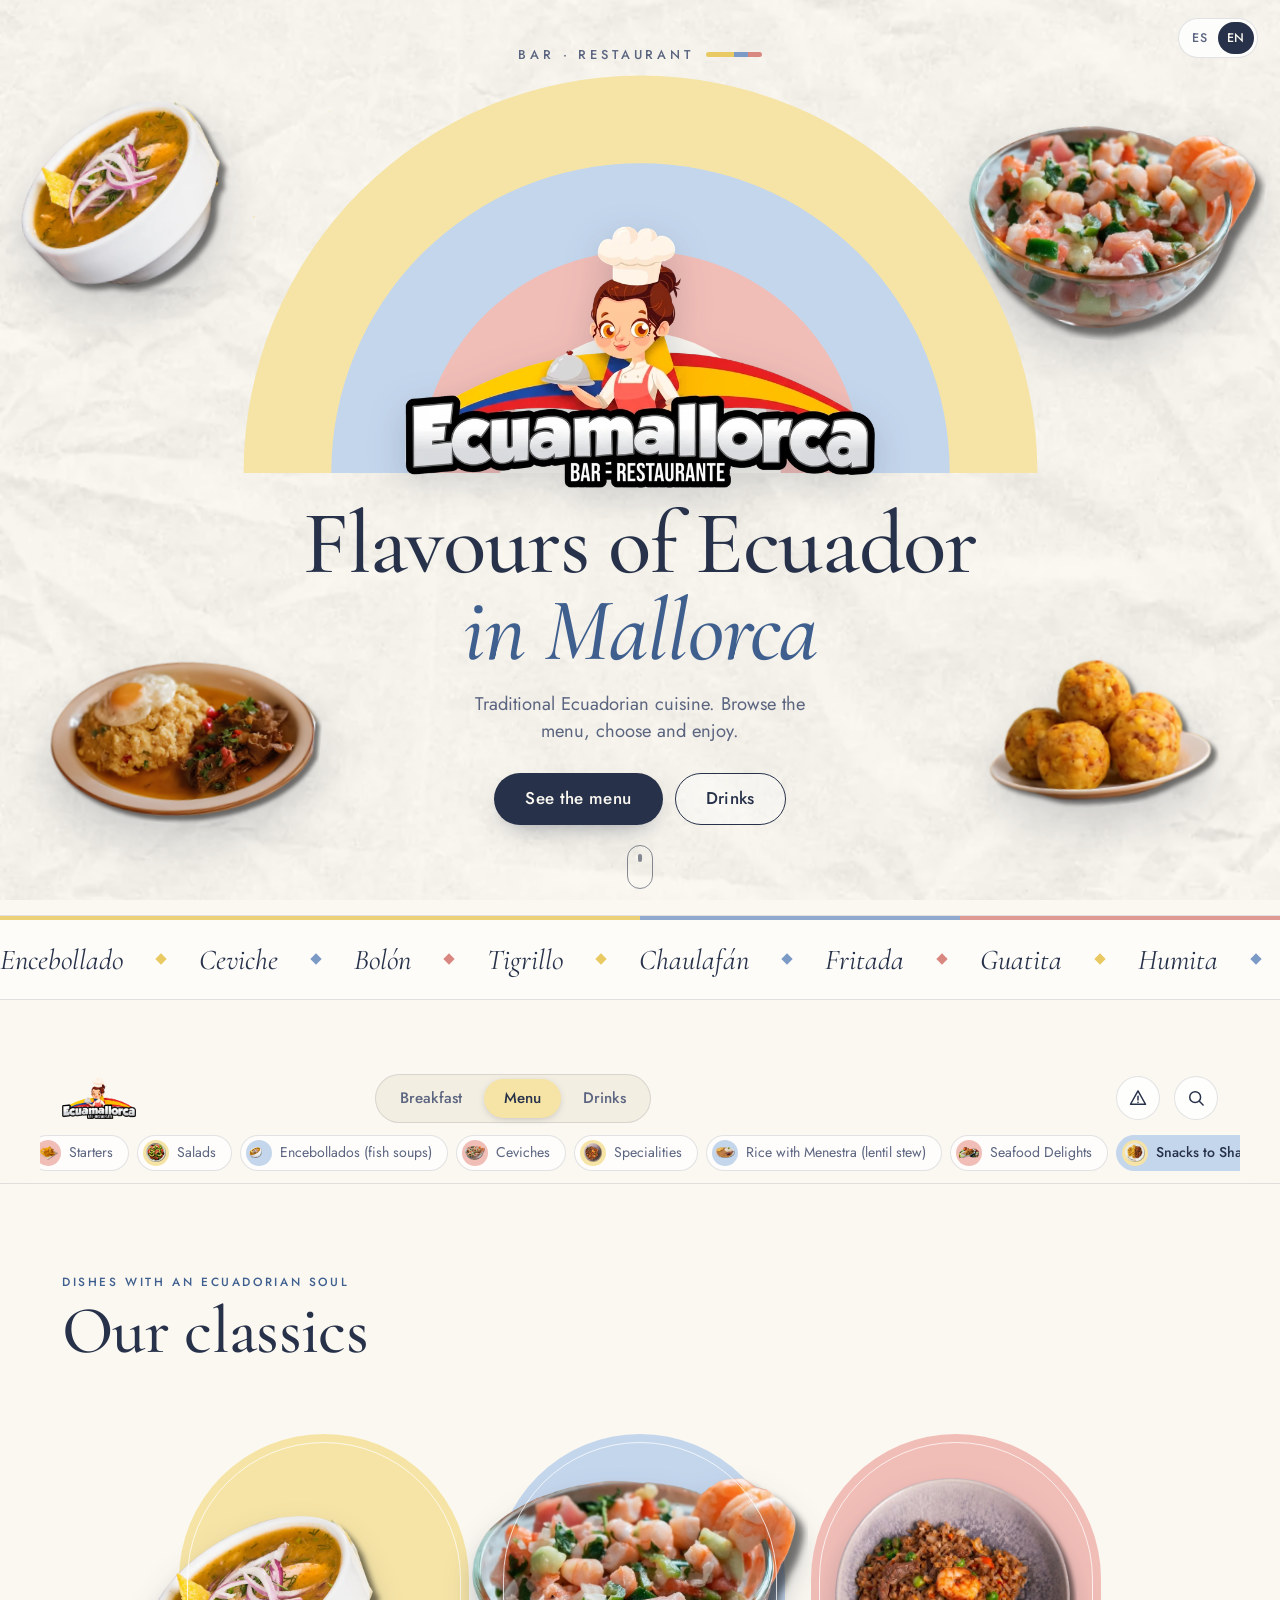
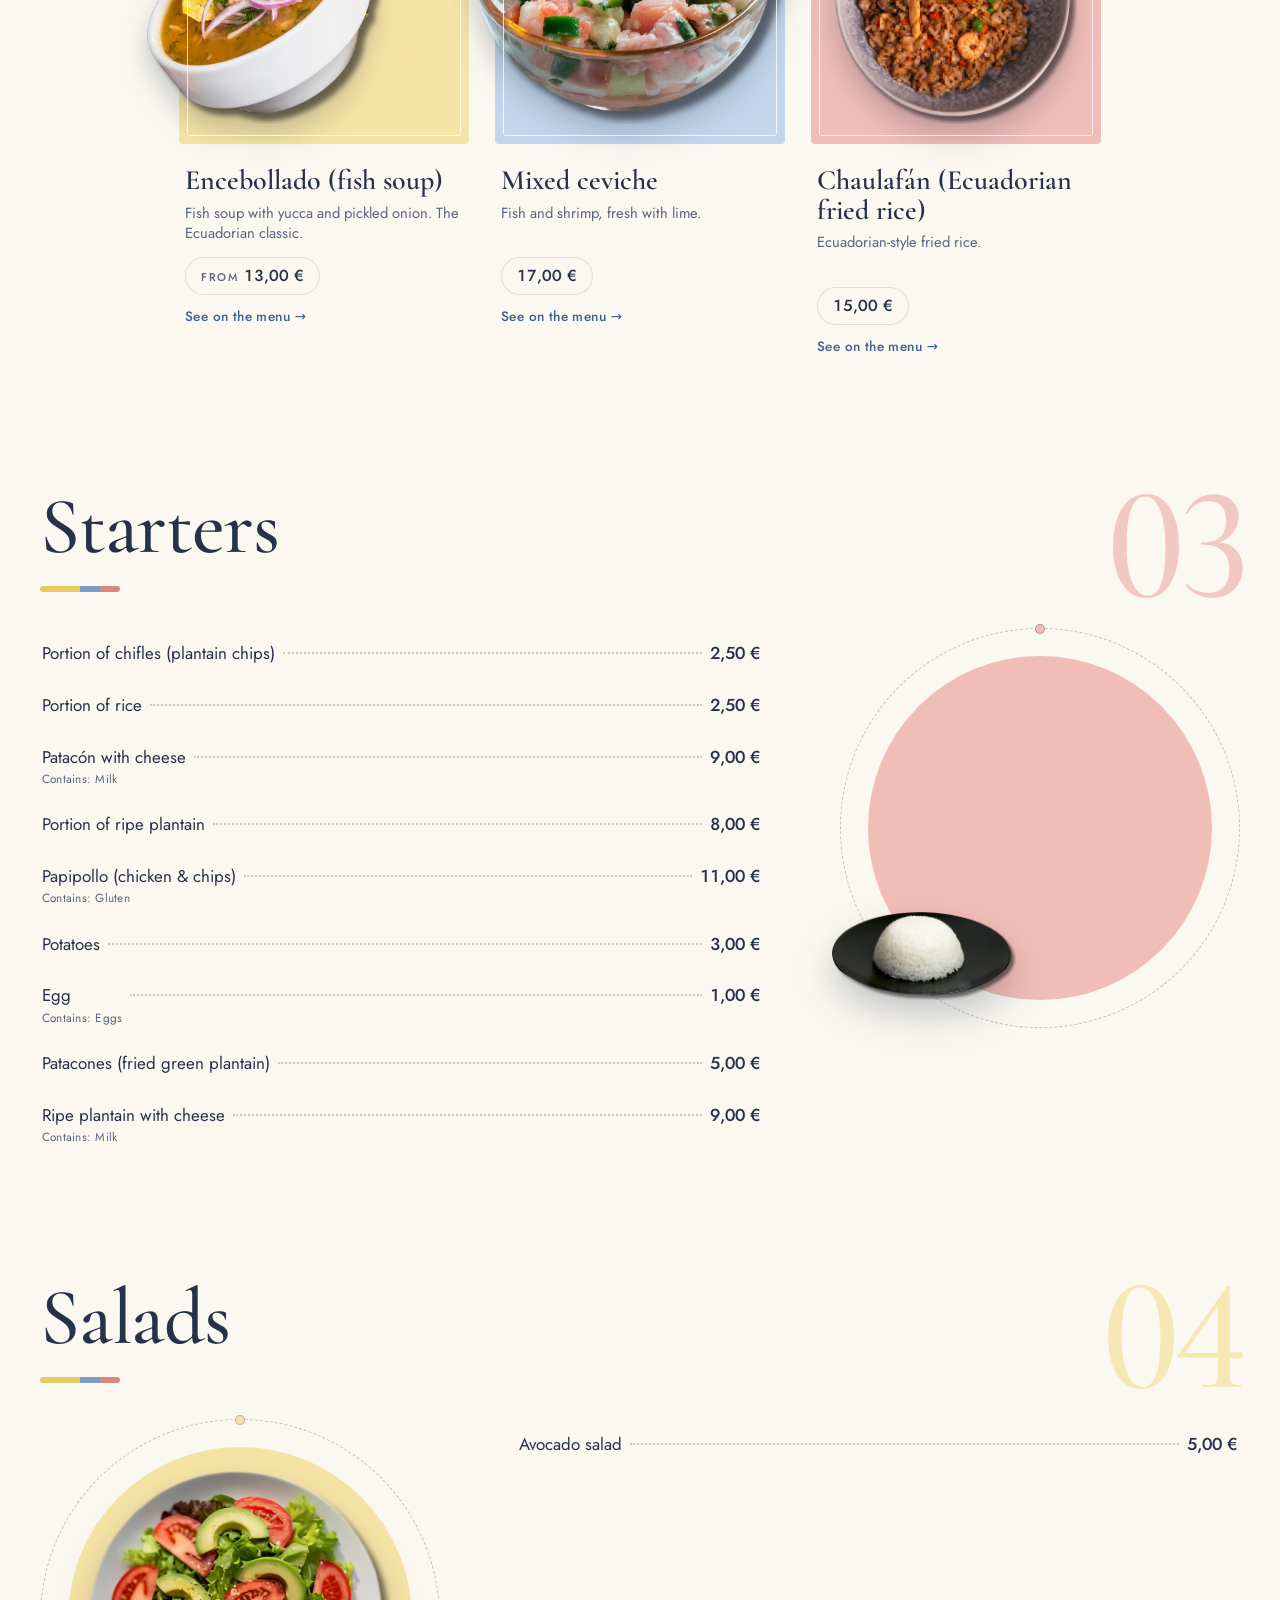
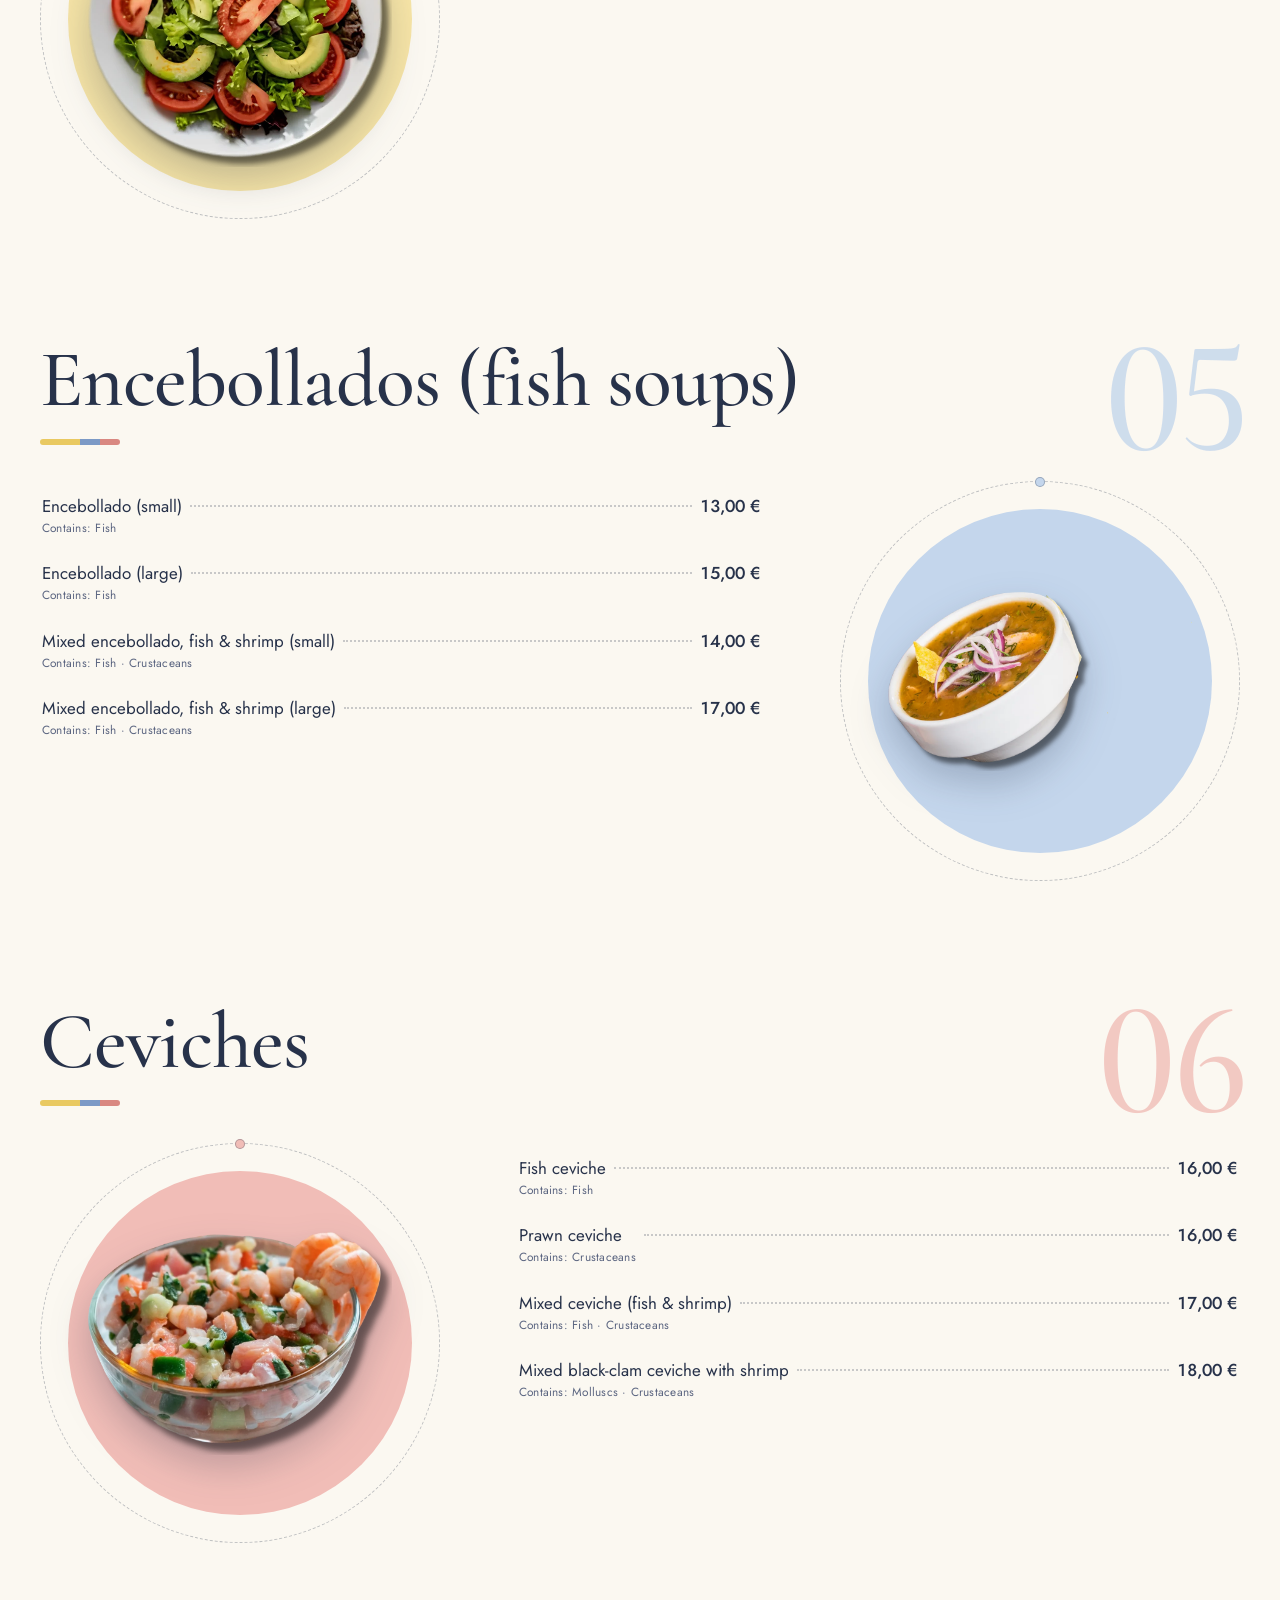
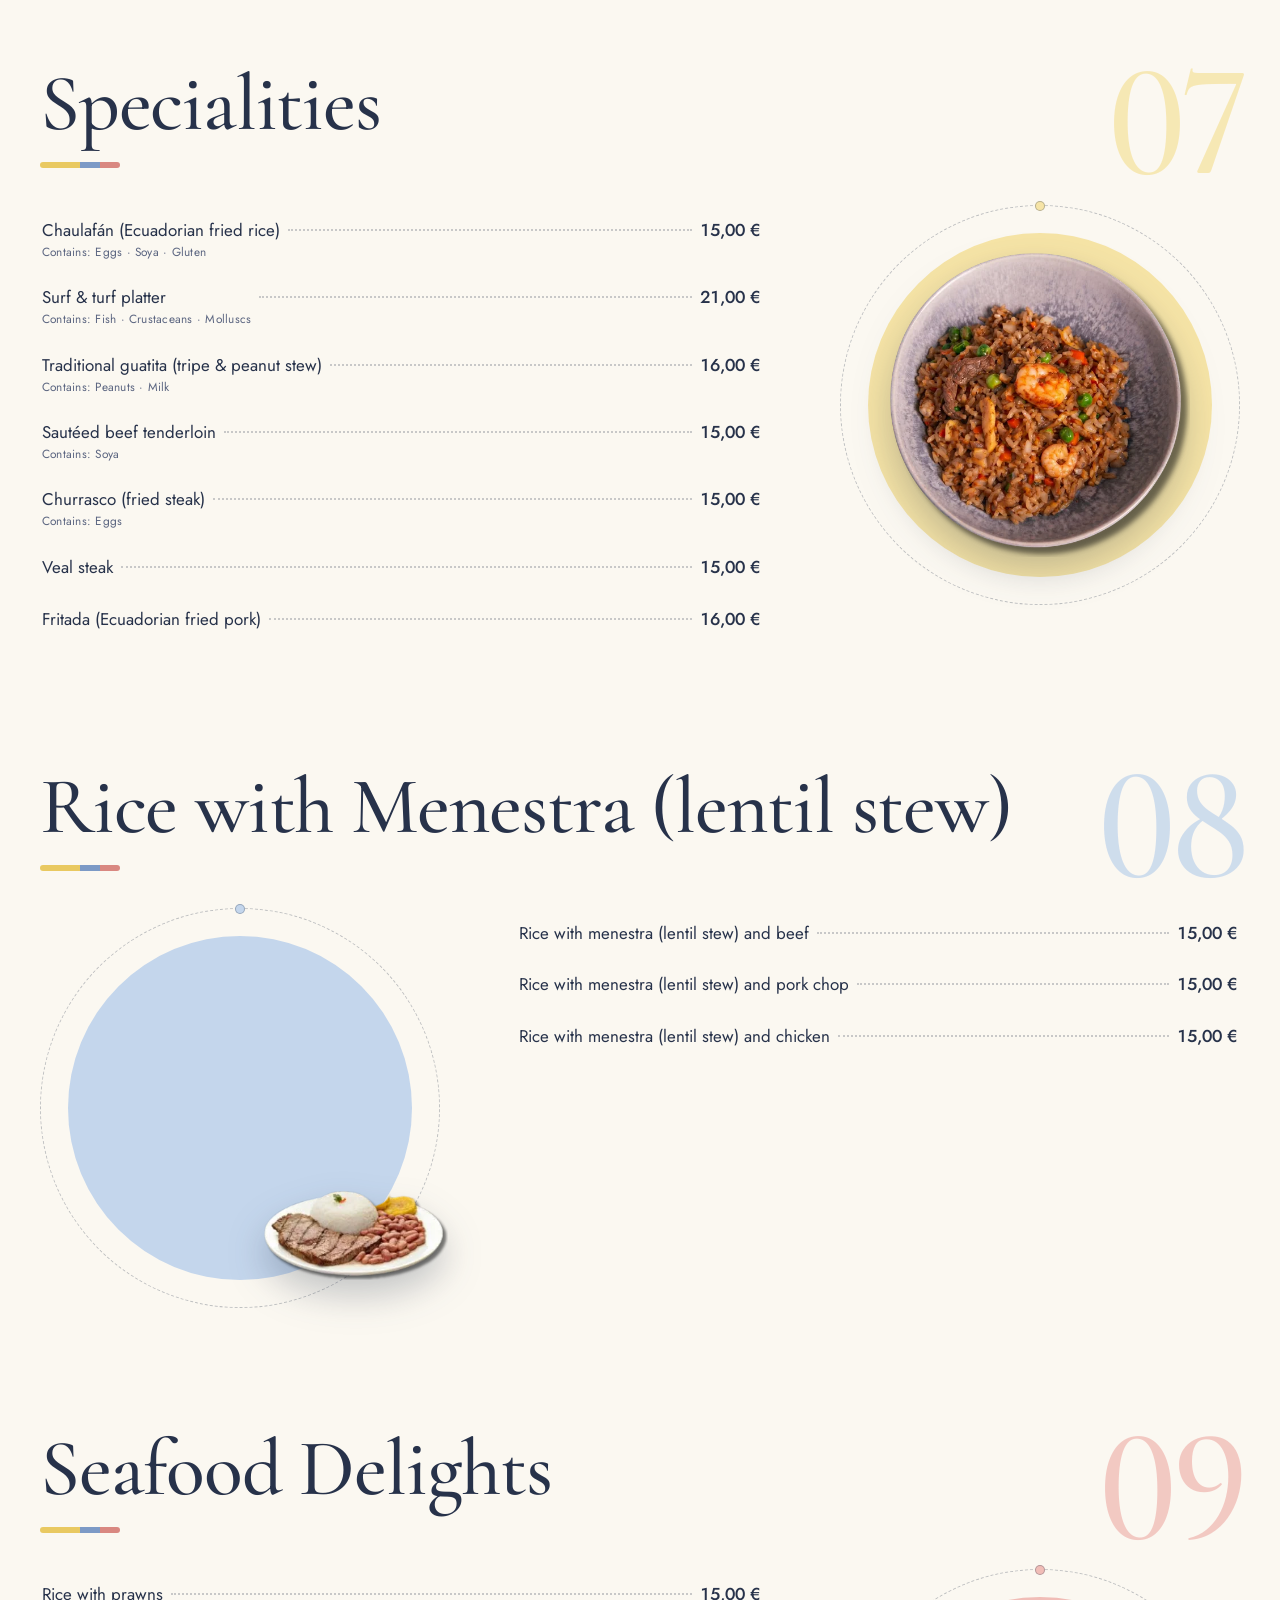
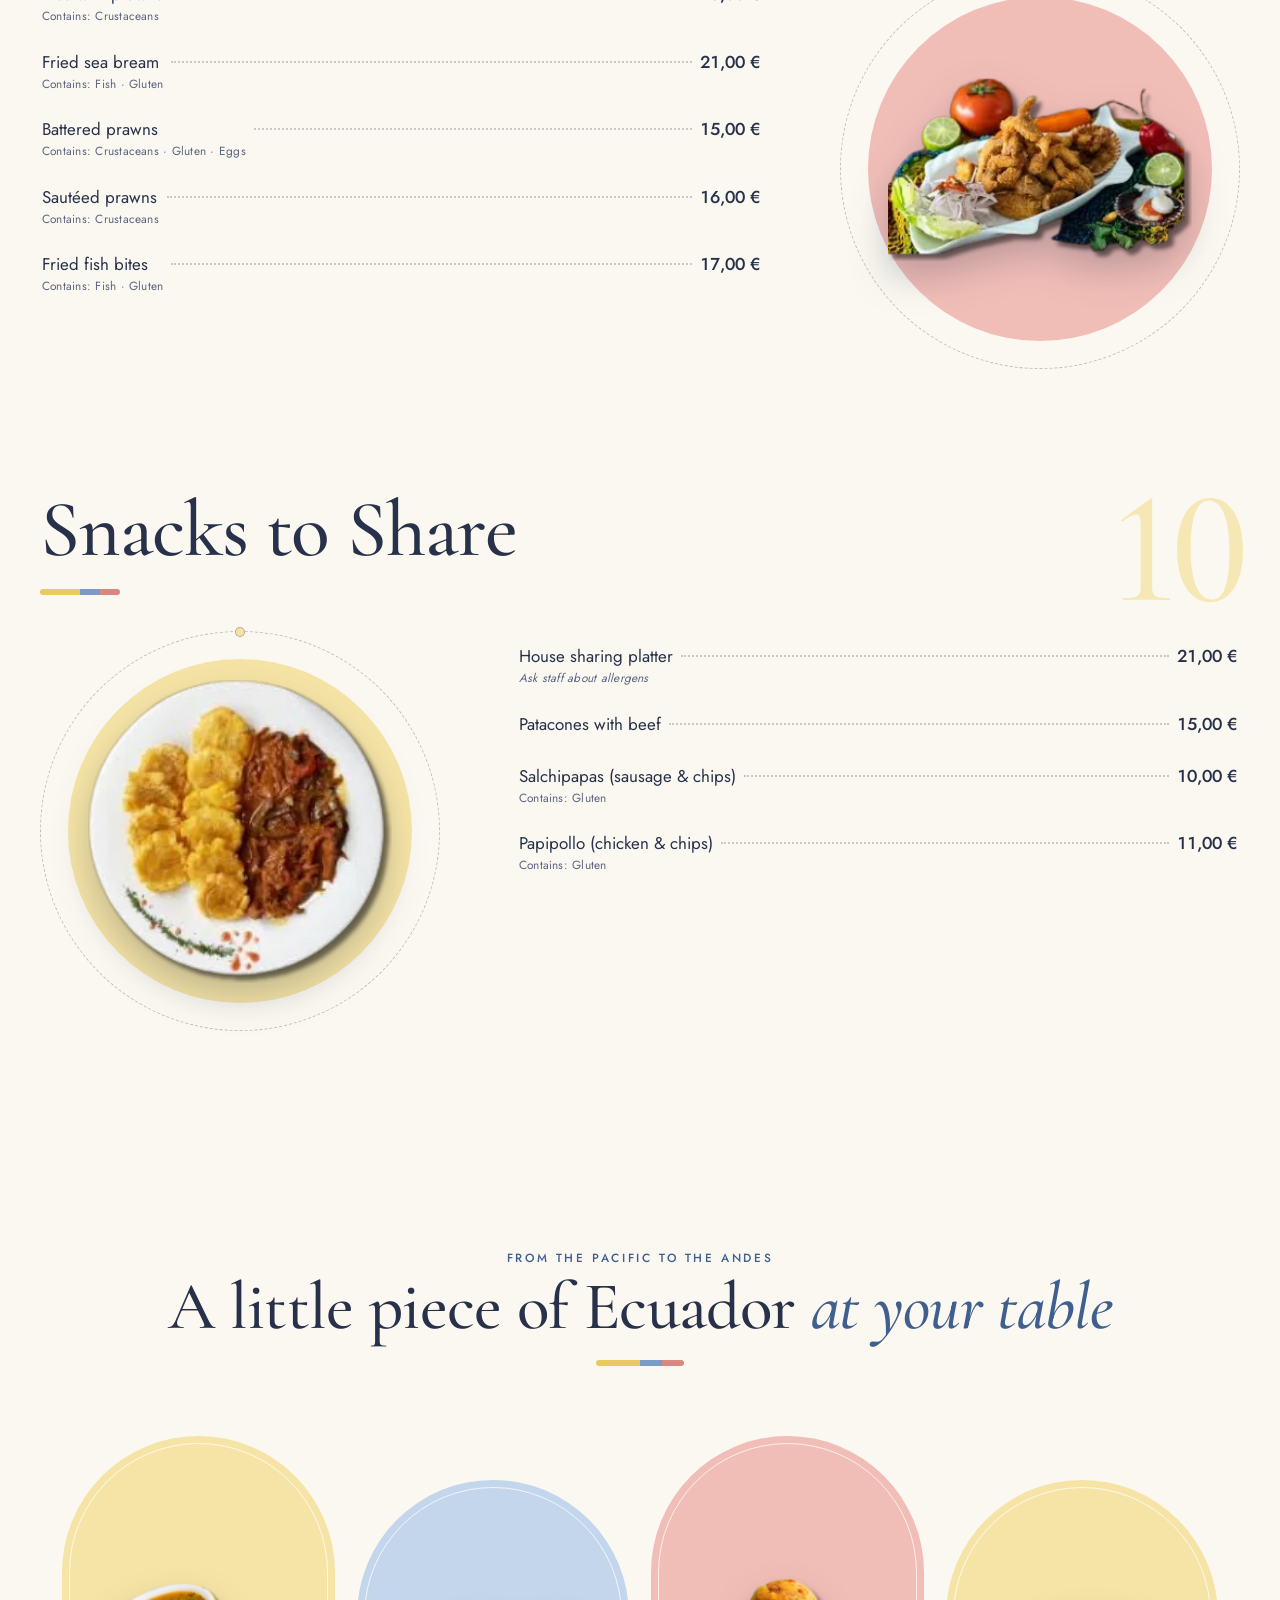
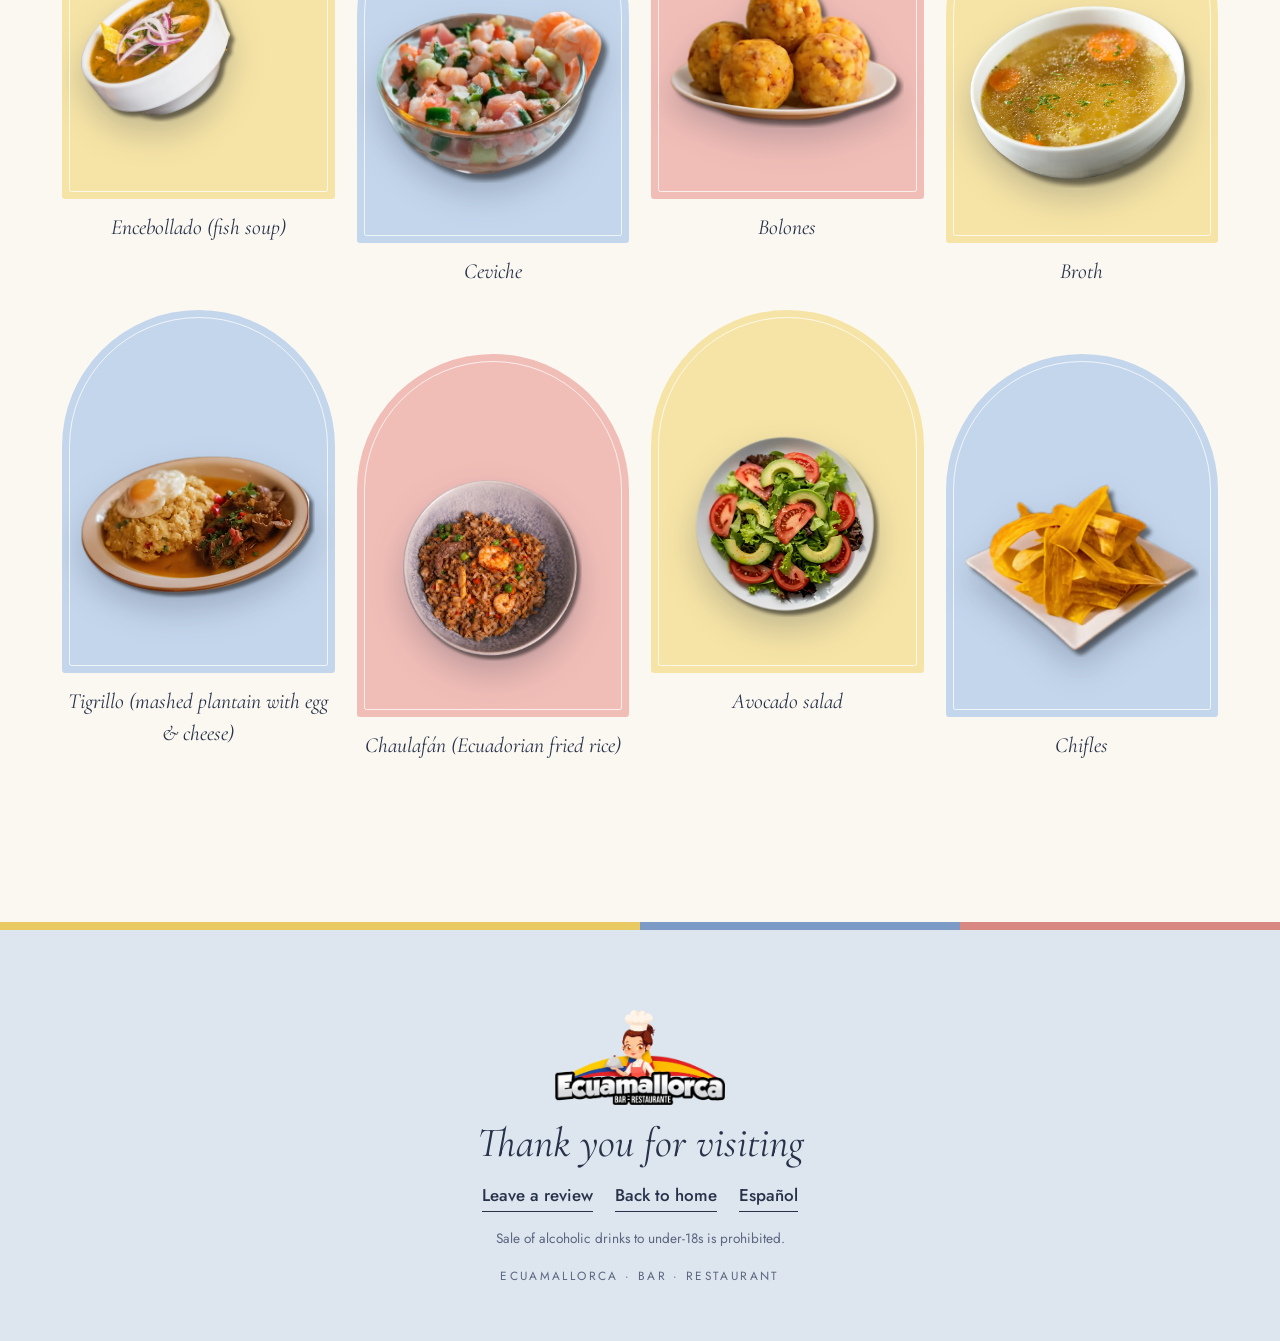
==== commit 91656a14: "Idiomas ES/EN y filtro de alérgenos Co-Authored-By: Claude Sonnet 5.5 <noreply@anthropic.com> Claude" ====
--- a/carta.html
+++ b/carta.html
@@ -11,7 +11,7 @@
 <script>document.documentElement.classList.add('js')</script>
 </head>
 <body>
-<a class="skip" href="#menu">Saltar a la carta</a>
+<a class="skip" href="#menu" data-t>Saltar a la carta</a>
 <noscript><p style="padding:24px;text-align:center">Activa JavaScript para ver la carta.</p></noscript>
 
 <div id="app">
@@ -33,11 +33,11 @@
     <h1 class="hero__title"><span data-bind="restaurant.tagline"></span> <em data-bind="restaurant.tagline2"></em></h1>
     <p class="hero__intro" data-bind="restaurant.intro"></p>
     <div class="hero__cta">
-      <a class="btn btn--solid" href="#menu" data-go="carta">Ver la carta</a>
-      <a class="btn btn--ghost" href="#bebidas" data-go="bebidas">Bebidas</a>
+      <a class="btn btn--solid" href="#menu" data-go="carta" data-t>Ver la carta</a>
+      <a class="btn btn--ghost" href="#bebidas" data-go="bebidas" data-t>Bebidas</a>
     </div>
   </div>
-  <a class="hero__scroll" href="#menu" data-go="carta" aria-label="Ir a la carta"><span></span></a>
+  <a class="hero__scroll" href="#menu" data-go="carta" aria-label="Ir a la carta" data-ta="aria-label"><span></span></a>
 </header>
 
 <!-- CINTA -->
@@ -46,30 +46,34 @@
 <!-- ATAJOS (móvil) -->
 <section class="picks" aria-labelledby="picksT">
   <div class="picks__head">
-    <h2 id="picksT" class="picks__title">¿Qué te apetece?</h2>
-    <p class="picks__sub">Toca una categoría</p>
+    <div class="picks__row">
+      <h2 id="picksT" class="picks__title" data-t>¿Qué te apetece?</h2>
+      <button class="albtn" id="alOpen" type="button"><svg viewBox="0 0 24 24" aria-hidden="true"><path d="M12 3.5l9 16H3l9-16z"/><path d="M12 10v4.5M12 17.2v.1"/></svg><span data-t>Alérgenos</span><b class="albtn__n" hidden></b></button>
+    </div>
+    <p class="picks__sub" data-t>Toca una categoría</p>
   </div>
   <div class="picks__rail" id="picks"></div>
 </section>
 
 <main>
 <!-- CARTA -->
-<section class="carta" id="menu" aria-label="La carta">
-  <nav class="bar" id="bar" aria-label="Categorías">
+<section class="carta" id="menu" aria-label="La carta" data-ta="aria-label">
+  <nav class="bar" id="bar" aria-label="Categorías" data-ta="aria-label">
     <div class="bar__top">
-      <a class="bar__logo" href="#inicio" aria-label="Volver arriba"><img id="barLogo" alt="" width="797" height="445"></a>
-      <div class="tabs" id="tabs" role="group" aria-label="Secciones de la carta"></div>
-      <button class="round bar__search" id="barSearch" type="button" aria-label="Buscar en la carta"><svg viewBox="0 0 24 24"><circle cx="11" cy="11" r="6.5"/><path d="M16 16l4.5 4.5"/></svg></button>
+      <a class="bar__logo" href="#inicio" aria-label="Volver arriba" data-ta="aria-label"><img id="barLogo" alt="" width="797" height="445"></a>
+      <div class="tabs" id="tabs" role="group" aria-label="Secciones de la carta" data-ta="aria-label"></div>
+      <button class="round bar__alergenos" id="barAl" type="button" aria-label="Alérgenos" data-ta="aria-label"><svg viewBox="0 0 24 24"><path d="M12 3.5l9 16H3l9-16z"/><path d="M12 10v4.5M12 17.2v.1"/></svg></button>
+      <button class="round bar__search" id="barSearch" type="button" aria-label="Buscar en la carta" data-ta="aria-label"><svg viewBox="0 0 24 24"><circle cx="11" cy="11" r="6.5"/><path d="M16 16l4.5 4.5"/></svg></button>
     </div>
     <div class="chips" id="chips"></div>
   </nav>
 
   <section class="strip" id="strip" hidden aria-labelledby="stripT">
     <div class="strip__head" data-reveal>
-      <p class="kicker">Platos con alma ecuatoriana</p>
-      <h2 id="stripT" class="h2">Nuestros clásicos</h2>
+      <p class="kicker" data-t>Platos con alma ecuatoriana</p>
+      <h2 id="stripT" class="h2" data-t>Nuestros clásicos</h2>
     </div>
-    <div class="rail" id="rail" aria-label="Platos destacados"></div>
+    <div class="rail" id="rail" aria-label="Platos destacados" data-ta="aria-label"></div>
   </section>
 
   <div id="sections"></div>
@@ -78,8 +82,8 @@
 <!-- GALERÍA -->
 <section class="gallery" id="galeria" aria-labelledby="galT">
   <div class="wrap gallery__head" data-reveal>
-    <p class="kicker">Del Pacífico a los Andes</p>
-    <h2 id="galT" class="h2">Un pedacito de Ecuador <em>en tu mesa</em></h2>
+    <p class="kicker" data-t>Del Pacífico a los Andes</p>
+    <h2 id="galT" class="h2"><span data-t>Un pedacito de Ecuador</span> <em data-t>en tu mesa</em></h2>
     <i class="flag flag--lg" aria-hidden="true"><b></b><b></b><b></b></i>
   </div>
   <div class="wrap mosaic" id="mosaic"></div>
@@ -91,7 +95,7 @@
   <div class="foot__flag" aria-hidden="true"><b></b><b></b><b></b></div>
   <div class="wrap foot__in">
     <img id="footLogo" alt="" width="797" height="445" loading="lazy">
-    <p class="foot__thanks">Gracias por visitarnos</p>
+    <p class="foot__thanks" data-t>Gracias por visitarnos</p>
     <ul class="foot__links" id="footLinks"></ul>
     <p class="foot__note" id="footNote"></p>
     <p class="foot__copy"><span data-bind="restaurant.name"></span> · <span data-bind="restaurant.kind"></span></p>
@@ -99,28 +103,40 @@
 </footer>
 
 <!-- BARRA INFERIOR (móvil) -->
-<nav class="dock" id="dock" aria-label="Secciones de la carta">
+<nav class="dock" id="dock" aria-label="Secciones de la carta" data-ta="aria-label">
   <div class="dock__tabs" id="dockTabs"><i class="dock__ind" aria-hidden="true"></i></div>
-  <button class="dock__search" id="dockSearch" type="button" aria-label="Buscar en la carta"><svg viewBox="0 0 24 24"><circle cx="11" cy="11" r="6.5"/><path d="M16 16l4.5 4.5"/></svg></button>
+  <button class="dock__search" id="dockSearch" type="button" aria-label="Buscar en la carta" data-ta="aria-label"><svg viewBox="0 0 24 24"><circle cx="11" cy="11" r="6.5"/><path d="M16 16l4.5 4.5"/></svg></button>
 </nav>
 
 </div><!-- /#app -->
 
 <!-- BUSCADOR -->
-<div class="sheet" id="sheet" role="dialog" aria-modal="true" aria-label="Buscar en la carta" inert>
+<div class="sheet" id="sheet" role="dialog" aria-modal="true" aria-label="Buscar en la carta" data-ta="aria-label" inert>
   <div class="sheet__top">
     <label class="sheet__field">
       <svg viewBox="0 0 24 24" aria-hidden="true"><circle cx="11" cy="11" r="6.5"/><path d="M16 16l4.5 4.5"/></svg>
-      <span class="sr">Buscar plato o bebida</span>
-      <input id="q" type="search" placeholder="Buscar plato o bebida…" autocomplete="off" autocapitalize="off" enterkeyhint="search">
-      <button class="sheet__clear" id="qClear" type="button" aria-label="Borrar" hidden><svg viewBox="0 0 24 24"><path d="M6 6l12 12M18 6L6 18"/></svg></button>
+      <span class="sr" data-t>Buscar plato o bebida</span>
+      <input id="q" type="search" placeholder="Buscar plato o bebida…" data-ta="placeholder" autocomplete="off" autocapitalize="off" enterkeyhint="search">
+      <button class="sheet__clear" id="qClear" type="button" aria-label="Borrar" data-ta="aria-label" hidden><svg viewBox="0 0 24 24"><path d="M6 6l12 12M18 6L6 18"/></svg></button>
     </label>
-    <button class="sheet__close" id="sheetClose" type="button">Cerrar</button>
+    <button class="sheet__close" id="sheetClose" type="button" data-t>Cerrar</button>
   </div>
   <div class="sheet__body" id="sheetBody" aria-live="polite"></div>
 </div>
 
+<!-- FILTRO DE ALÉRGENOS -->
+<div class="sheet sheet--al" id="alSheet" role="dialog" aria-modal="true" aria-labelledby="alT" inert>
+  <div class="sheet__top">
+    <h2 class="sheet__title" id="alT" data-t>Alérgenos</h2>
+    <button class="sheet__close" id="alClose" type="button" data-t>Cerrar</button>
+  </div>
+  <div class="sheet__body" id="alBody"></div>
+</div>
+
 <script src="data/menu.js"></script>
+<script src="data/en.js"></script>
+<script src="data/alergenos.js"></script>
+<script src="js/i18n.js"></script>
 <script src="js/app.js"></script>
 </body>
 </html>
--- a/css/style.css
+++ b/css/style.css
@@ -383,3 +383,39 @@
   *,*::before,*::after{animation-duration:.01ms!important;animation-iteration-count:1!important;transition-duration:.01ms!important}
   .ribbon__track{animation:none}
 }
+
+/* ==========================================================================
+   Idioma + alérgenos
+   ========================================================================== */
+.lang{position:absolute;top:calc(12px + var(--safe-t));right:12px;z-index:40;display:inline-flex;padding:3px;border-radius:999px;border:1px solid var(--line);background:rgba(255,255,255,.82);-webkit-backdrop-filter:blur(6px);backdrop-filter:blur(6px);font:inherit;color:inherit;cursor:pointer;-webkit-appearance:none;appearance:none}
+.lang span{min-width:36px;height:32px;display:grid;place-items:center;border-radius:999px;font-size:.78rem;font-weight:500;letter-spacing:.08em;color:var(--ink-soft)}
+.lang span.on{background:var(--ink);color:var(--cream)}
+
+.picks__row{display:flex;align-items:flex-start;justify-content:space-between;gap:12px}
+.albtn{flex:none;display:inline-flex;align-items:center;gap:7px;height:42px;padding:0 14px 0 11px;margin-top:2px;border-radius:999px;border:1px solid var(--line);background:rgba(255,255,255,.85);font:inherit;font-size:.88rem;font-weight:500;color:var(--ink);cursor:pointer;transition:background .25s,border-color .25s}
+.albtn svg{width:18px;height:18px;color:var(--red-2)}
+.albtn.is-on,.chip--al.is-on,.bar__alergenos.is-on{background:var(--red);border-color:var(--red-2)}
+.albtn__n{min-width:20px;height:20px;padding:0 6px;border-radius:99px;background:var(--ink);color:var(--cream);font-size:.72rem;font-weight:500;display:grid;place-items:center}
+.albtn__n[hidden]{display:none}
+.chip--al{padding-left:12px;color:var(--ink)}
+.chip--al svg{width:18px;height:18px;color:var(--red-2)}
+
+.item__al{display:block;margin-top:3px;font-size:.74rem;font-weight:400;letter-spacing:.02em;line-height:1.3;color:var(--ink-soft)}
+.item__al--ask{font-style:italic}
+.item.is-risk{background:rgba(241,189,183,.38)}
+.item.is-risk .item__name{color:var(--ink-soft)}
+.item.is-risk .item__al,.item.is-unk .item__al--ask{color:#B2463E;font-weight:500}
+.item.is-unk{background:rgba(246,228,166,.35)}
+
+.sheet__title{flex:1;margin:0;padding:6px 8px;font-family:var(--serif);font-weight:500;font-size:1.9rem;line-height:1.1}
+.al__intro{margin:12px 0 20px;color:var(--ink-soft)}
+.al__grid{display:flex;flex-wrap:wrap;gap:10px}
+.al__chip{min-height:46px;padding:0 18px;border-radius:999px;border:1.5px solid var(--line);background:rgba(255,255,255,.88);font:inherit;font-weight:500;color:var(--ink);cursor:pointer;transition:background .2s,border-color .2s}
+.al__chip[aria-pressed=true]{background:var(--red);border-color:var(--red-2)}
+.al__actions{display:flex;flex-direction:column;gap:10px;margin-top:28px}
+.al__note{margin:22px 0 0;font-size:.85rem;line-height:1.4;color:var(--ink-soft);text-align:center}
+@media (min-width:900px){
+  .bar__alergenos{margin-left:auto}
+  .bar__alergenos+.bar__search{margin-left:0}
+  .lang{top:18px;right:22px}
+}
